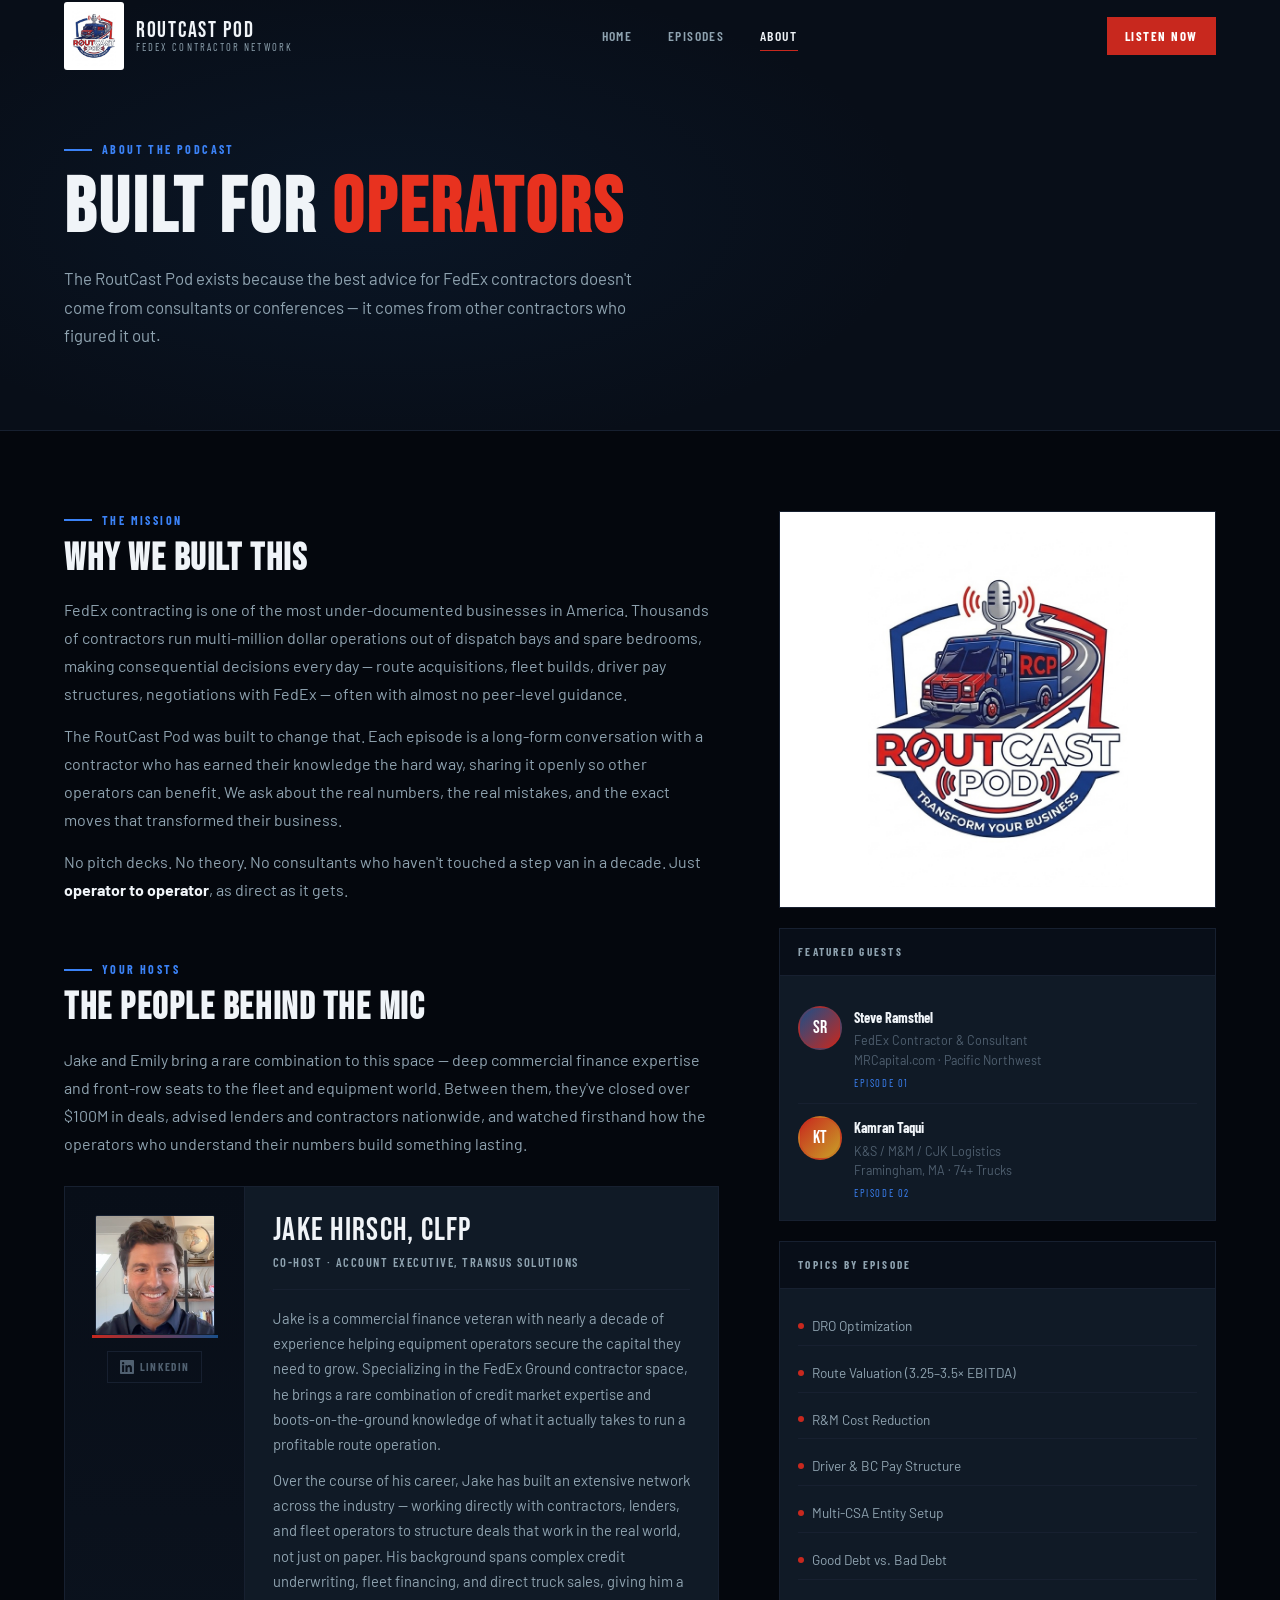
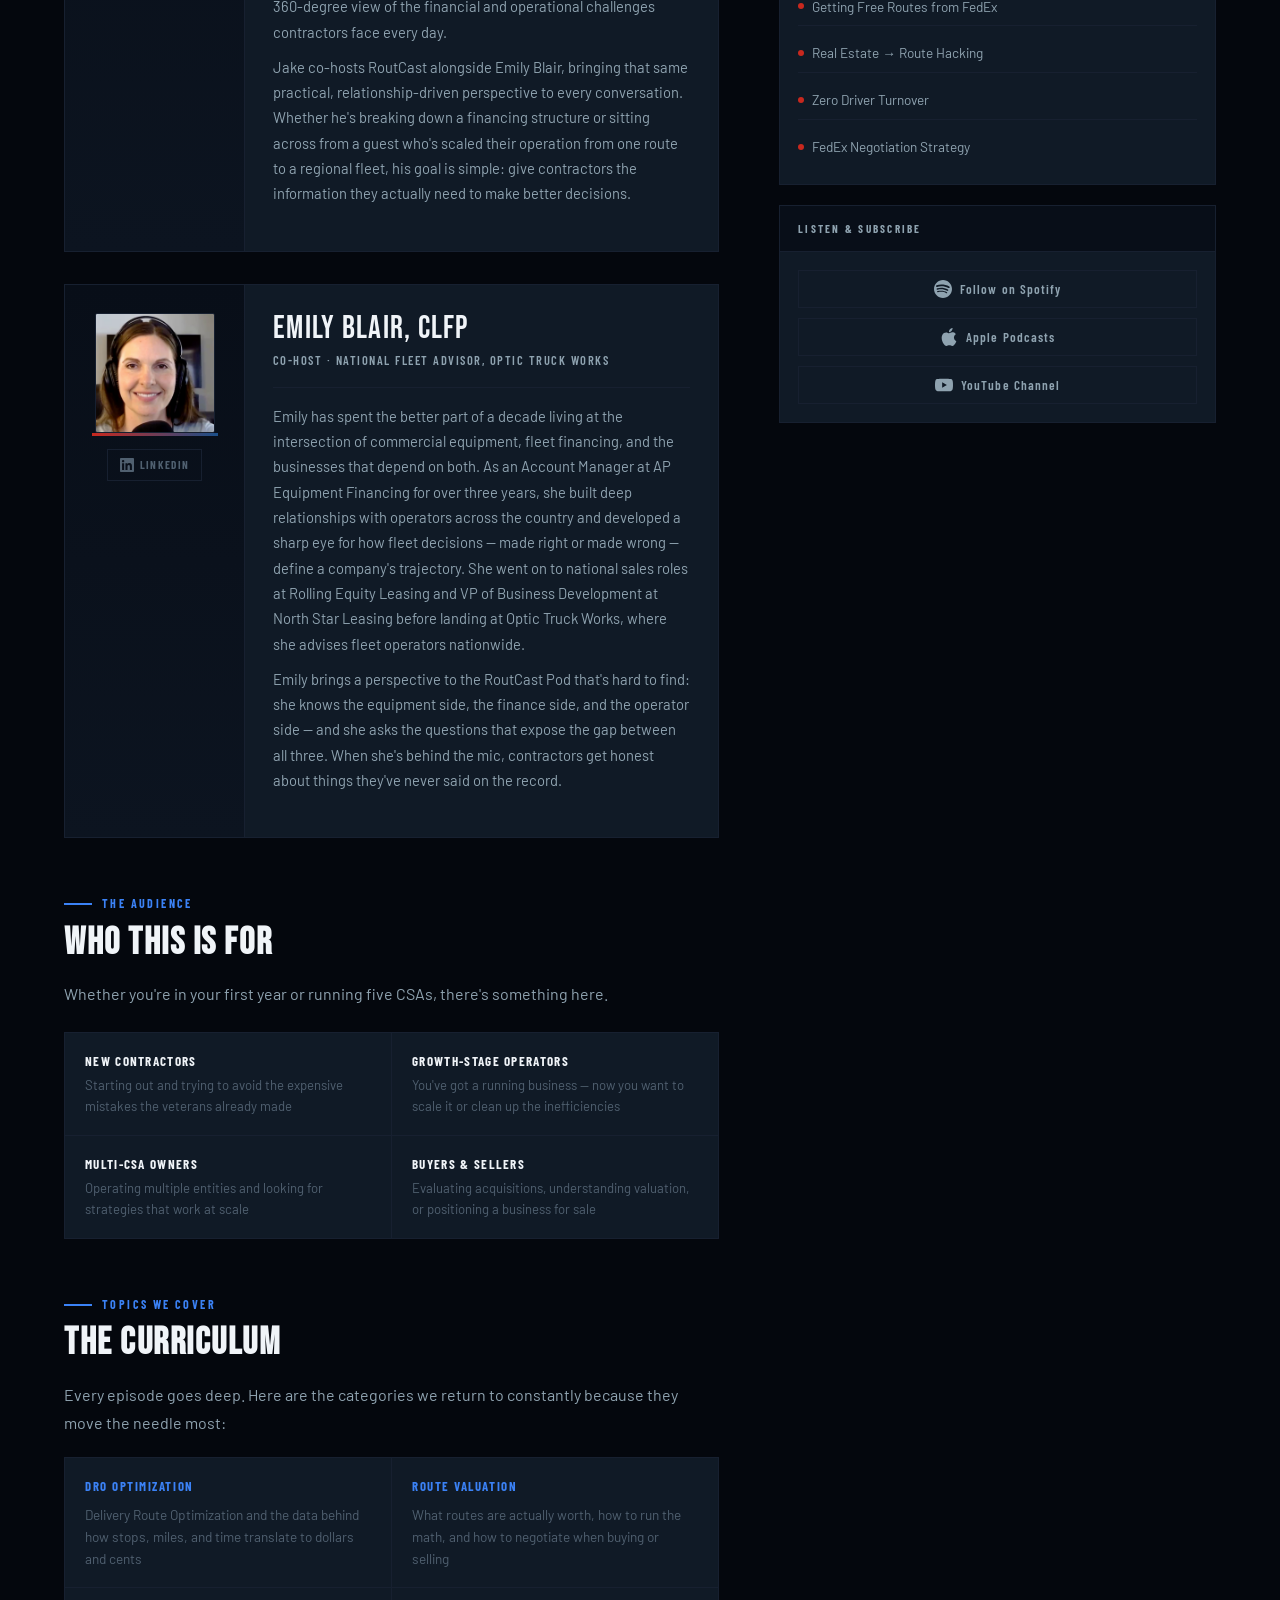
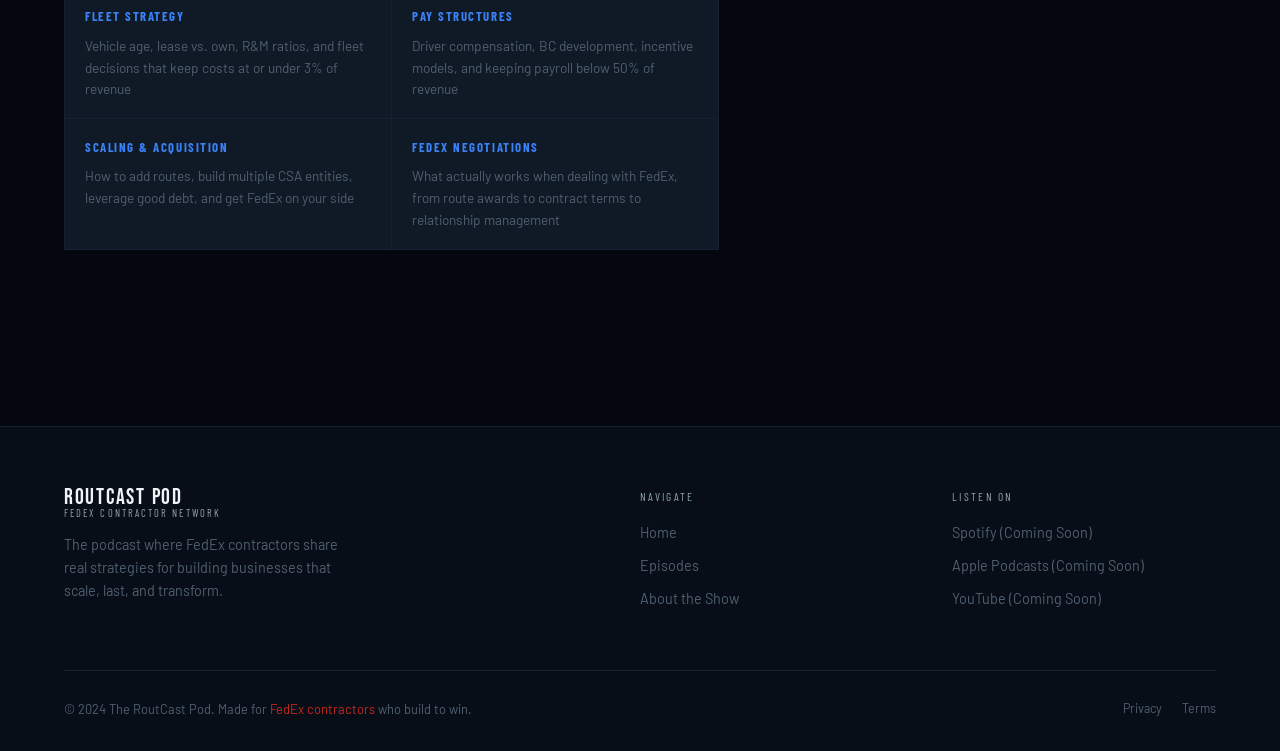
==== about.html @ 97af10e1 "Add files via upload" ====
<!DOCTYPE html>
<html lang="en">
<head>
  <meta charset="UTF-8" />
  <meta name="viewport" content="width=device-width, initial-scale=1.0" />
  <title>About — The RoutCast Pod</title>
  <meta name="description" content="The RoutCast Pod is a podcast for FedEx contractors who want real information from operators who've done it — not theory, not consulting pitches." />
  <link rel="stylesheet" href="css/styles.css" />
  <link rel="preconnect" href="https://fonts.googleapis.com" />
  <link rel="preconnect" href="https://fonts.gstatic.com" crossorigin />
</head>
<body>

  <!-- ─── NAV ─── -->
  <nav class="nav scrolled" id="nav">
    <div class="container">
      <div class="nav-inner">
        <a href="index.html" class="nav-logo">
          <img src="assets/logo-large.jpg" alt="RoutCast Pod" class="nav-logo-img" />
          <div class="nav-logo-text">
            <span class="brand">ROUTCAST POD</span>
            <span class="sub">FedEx Contractor Network</span>
          </div>
        </a>
        <div class="nav-links">
          <a href="index.html" class="nav-link">Home</a>
          <a href="episodes.html" class="nav-link">Episodes</a>
          <a href="about.html" class="nav-link active">About</a>
        </div>
        <a href="episodes.html" class="nav-cta">Listen Now</a>
        <button class="nav-hamburger" aria-label="Menu">
          <span></span><span></span><span></span>
        </button>
      </div>
    </div>
  </nav>

  <div class="mobile-menu">
    <a href="index.html" class="nav-link">Home</a>
    <a href="episodes.html" class="nav-link">Episodes</a>
    <a href="about.html" class="nav-link active">About</a>
  </div>

  <!-- ─── PAGE HEADER ─── -->
  <div class="page-header">
    <div class="page-header-bg"></div>
    <div class="container">
      <div class="page-header-inner">
        <span class="section-label">About the Podcast</span>
        <h1 class="page-header-title">Built for <span style="color:var(--red-bright);">Operators</span></h1>
        <p class="page-header-desc">The RoutCast Pod exists because the best advice for FedEx contractors doesn't come from consultants or conferences — it comes from other contractors who figured it out.</p>
      </div>
    </div>
  </div>

  <!-- ─── ABOUT FULL ─── -->
  <section class="about-full">
    <div class="container">
      <div class="about-full-grid">

        <!-- Main Content -->
        <div class="about-main">

          <div class="about-section">
            <span class="section-label">The Mission</span>
            <h2 class="about-section-title">Why We Built This</h2>
            <div class="about-section-body">
              <p>
                FedEx contracting is one of the most under-documented businesses in America. Thousands of contractors run multi-million dollar operations out of dispatch bays and spare bedrooms, making consequential decisions every day — route acquisitions, fleet builds, driver pay structures, negotiations with FedEx — often with almost no peer-level guidance.
              </p>
              <p>
                The RoutCast Pod was built to change that. Each episode is a long-form conversation with a contractor who has earned their knowledge the hard way, sharing it openly so other operators can benefit. We ask about the real numbers, the real mistakes, and the exact moves that transformed their business.
              </p>
              <p>
                No pitch decks. No theory. No consultants who haven't touched a step van in a decade. Just <strong>operator to operator</strong>, as direct as it gets.
              </p>
            </div>
          </div>

          <!-- ─── HOSTS ─── -->
          <div class="about-section">
            <span class="section-label">Your Hosts</span>
            <h2 class="about-section-title">The People Behind the Mic</h2>
            <div class="about-section-body" style="margin-bottom:28px;">
              <p>Jake and Emily bring a rare combination to this space — deep commercial finance expertise and front-row seats to the fleet and equipment world. Between them, they've closed over $100M in deals, advised lenders and contractors nationwide, and watched firsthand how the operators who understand their numbers build something lasting.</p>
            </div>

            <div class="host-cards">

              <!-- Jake -->
              <div class="host-card">
                <div class="host-card-left">
                  <div class="host-img-wrap">
                    <img src="assets/jake-hirsch.png" alt="Jake Hirsch" class="host-img" />
                    <div class="host-img-accent"></div>
                  </div>
                  <div class="host-social">
                    <a href="https://www.linkedin.com/in/jake-hirsch-clfp-356521135/" target="_blank" class="host-linkedin">
                      <svg viewBox="0 0 24 24" fill="currentColor" width="14" height="14"><path d="M20.447 20.452h-3.554v-5.569c0-1.328-.027-3.037-1.852-3.037-1.853 0-2.136 1.445-2.136 2.939v5.667H9.351V9h3.414v1.561h.046c.477-.9 1.637-1.85 3.37-1.85 3.601 0 4.267 2.37 4.267 5.455v6.286zM5.337 7.433a2.062 2.062 0 0 1-2.063-2.065 2.064 2.064 0 1 1 2.063 2.065zm1.782 13.019H3.555V9h3.564v11.452zM22.225 0H1.771C.792 0 0 .774 0 1.729v20.542C0 23.227.792 24 1.771 24h20.451C23.2 24 24 23.227 24 22.271V1.729C24 .774 23.2 0 22.222 0h.003z"/></svg>
                      LinkedIn
                    </a>
                  </div>
                </div>
                <div class="host-card-body">
                  <div class="host-name">Jake Hirsch, CLFP</div>
                  <div class="host-title">Co-Host · Account Executive, TransUS Solutions</div>
                  <div class="host-bio">
                    <p>Jake is a commercial finance veteran with nearly a decade of experience helping equipment operators secure the capital they need to grow. Specializing in the FedEx Ground contractor space, he brings a rare combination of credit market expertise and boots-on-the-ground knowledge of what it actually takes to run a profitable route operation.</p>
                    <p>Over the course of his career, Jake has built an extensive network across the industry — working directly with contractors, lenders, and fleet operators to structure deals that work in the real world, not just on paper. His background spans complex credit underwriting, fleet financing, and direct truck sales, giving him a 360-degree view of the financial and operational challenges contractors face every day.</p>
                    <p>Jake co-hosts RoutCast alongside Emily Blair, bringing that same practical, relationship-driven perspective to every conversation. Whether he's breaking down a financing structure or sitting across from a guest who's scaled their operation from one route to a regional fleet, his goal is simple: give contractors the information they actually need to make better decisions.</p>
                  </div>
                </div>
              </div>

              <!-- Emily -->
              <div class="host-card">
                <div class="host-card-left">
                  <div class="host-img-wrap">
                    <img src="assets/emily-blair.png" alt="Emily Blair" class="host-img" />
                    <div class="host-img-accent"></div>
                  </div>
                  <div class="host-social">
                    <a href="https://www.linkedin.com/in/emily-blair-clfp-9547748/" target="_blank" class="host-linkedin">
                      <svg viewBox="0 0 24 24" fill="currentColor" width="14" height="14"><path d="M20.447 20.452h-3.554v-5.569c0-1.328-.027-3.037-1.852-3.037-1.853 0-2.136 1.445-2.136 2.939v5.667H9.351V9h3.414v1.561h.046c.477-.9 1.637-1.85 3.37-1.85 3.601 0 4.267 2.37 4.267 5.455v6.286zM5.337 7.433a2.062 2.062 0 0 1-2.063-2.065 2.064 2.064 0 1 1 2.063 2.065zm1.782 13.019H3.555V9h3.564v11.452zM22.225 0H1.771C.792 0 0 .774 0 1.729v20.542C0 23.227.792 24 1.771 24h20.451C23.2 24 24 23.227 24 22.271V1.729C24 .774 23.2 0 22.222 0h.003z"/></svg>
                      LinkedIn
                    </a>
                  </div>
                </div>
                <div class="host-card-body">
                  <div class="host-name">Emily Blair, CLFP</div>
                  <div class="host-title">Co-Host · National Fleet Advisor, Optic Truck Works</div>
                  <div class="host-bio">
                    <p>Emily has spent the better part of a decade living at the intersection of commercial equipment, fleet financing, and the businesses that depend on both. As an Account Manager at AP Equipment Financing for over three years, she built deep relationships with operators across the country and developed a sharp eye for how fleet decisions — made right or made wrong — define a company's trajectory. She went on to national sales roles at Rolling Equity Leasing and VP of Business Development at North Star Leasing before landing at Optic Truck Works, where she advises fleet operators nationwide.</p>
                    <p>Emily brings a perspective to the RoutCast Pod that's hard to find: she knows the equipment side, the finance side, and the operator side — and she asks the questions that expose the gap between all three. When she's behind the mic, contractors get honest about things they've never said on the record.</p>
                  </div>
                </div>
              </div>

            </div>
          </div>

          <div class="about-section">
            <span class="section-label">The Audience</span>
            <h2 class="about-section-title">Who This Is For</h2>
            <div class="about-section-body">
              <p>Whether you're in your first year or running five CSAs, there's something here.</p>
            </div>
            <div class="who-grid">
              <div class="who-item">
                                <div class="who-text">
                  <div class="who-title">New Contractors</div>
                  <div class="who-desc">Starting out and trying to avoid the expensive mistakes the veterans already made</div>
                </div>
              </div>
              <div class="who-item">
                                <div class="who-text">
                  <div class="who-title">Growth-Stage Operators</div>
                  <div class="who-desc">You've got a running business — now you want to scale it or clean up the inefficiencies</div>
                </div>
              </div>
              <div class="who-item">
                                <div class="who-text">
                  <div class="who-title">Multi-CSA Owners</div>
                  <div class="who-desc">Operating multiple entities and looking for strategies that work at scale</div>
                </div>
              </div>
              <div class="who-item">
                                <div class="who-text">
                  <div class="who-title">Buyers & Sellers</div>
                  <div class="who-desc">Evaluating acquisitions, understanding valuation, or positioning a business for sale</div>
                </div>
              </div>
            </div>
          </div>

          <div class="about-section">
            <span class="section-label">Topics We Cover</span>
            <h2 class="about-section-title">The Curriculum</h2>
            <div class="about-section-body">
              <p>Every episode goes deep. Here are the categories we return to constantly because they move the needle most:</p>
            </div>
            <div style="display:grid; grid-template-columns:1fr 1fr; gap:1px; background:var(--border); border:1px solid var(--border); margin-top:20px;">
              <div style="background:var(--dark-card); padding:18px 20px;">
                <div style="font-family:var(--font-sub); font-weight:700; font-size:0.8rem; letter-spacing:0.12em; text-transform:uppercase; color:var(--blue-glow); margin-bottom:8px;">DRO Optimization</div>
                <div style="font-size:0.85rem; color:var(--muted);">Delivery Route Optimization and the data behind how stops, miles, and time translate to dollars and cents</div>
              </div>
              <div style="background:var(--dark-card); padding:18px 20px;">
                <div style="font-family:var(--font-sub); font-weight:700; font-size:0.8rem; letter-spacing:0.12em; text-transform:uppercase; color:var(--blue-glow); margin-bottom:8px;">Route Valuation</div>
                <div style="font-size:0.85rem; color:var(--muted);">What routes are actually worth, how to run the math, and how to negotiate when buying or selling</div>
              </div>
              <div style="background:var(--dark-card); padding:18px 20px;">
                <div style="font-family:var(--font-sub); font-weight:700; font-size:0.8rem; letter-spacing:0.12em; text-transform:uppercase; color:var(--blue-glow); margin-bottom:8px;">Fleet Strategy</div>
                <div style="font-size:0.85rem; color:var(--muted);">Vehicle age, lease vs. own, R&M ratios, and fleet decisions that keep costs at or under 3% of revenue</div>
              </div>
              <div style="background:var(--dark-card); padding:18px 20px;">
                <div style="font-family:var(--font-sub); font-weight:700; font-size:0.8rem; letter-spacing:0.12em; text-transform:uppercase; color:var(--blue-glow); margin-bottom:8px;">Pay Structures</div>
                <div style="font-size:0.85rem; color:var(--muted);">Driver compensation, BC development, incentive models, and keeping payroll below 50% of revenue</div>
              </div>
              <div style="background:var(--dark-card); padding:18px 20px;">
                <div style="font-family:var(--font-sub); font-weight:700; font-size:0.8rem; letter-spacing:0.12em; text-transform:uppercase; color:var(--blue-glow); margin-bottom:8px;">Scaling & Acquisition</div>
                <div style="font-size:0.85rem; color:var(--muted);">How to add routes, build multiple CSA entities, leverage good debt, and get FedEx on your side</div>
              </div>
              <div style="background:var(--dark-card); padding:18px 20px;">
                <div style="font-family:var(--font-sub); font-weight:700; font-size:0.8rem; letter-spacing:0.12em; text-transform:uppercase; color:var(--blue-glow); margin-bottom:8px;">FedEx Negotiations</div>
                <div style="font-size:0.85rem; color:var(--muted);">What actually works when dealing with FedEx, from route awards to contract terms to relationship management</div>
              </div>
            </div>
          </div>

        </div>

        <!-- Sidebar -->
        <div class="about-sidebar">

          <div class="sidebar-card sidebar-logo-card">
            <img src="assets/logo-large.jpg" alt="RoutCast Pod" class="sidebar-logo-img" />
          </div>

          <div class="sidebar-card">
            <div class="sidebar-card-header">Featured Guests</div>
            <div class="sidebar-card-body">
              <div class="guest-item">
                <div class="guest-avatar">SR</div>
                <div class="guest-info">
                  <div class="guest-name">Steve Ramsthel</div>
                  <div class="guest-role">FedEx Contractor & Consultant<br>MRCapital.com · Pacific Northwest</div>
                  <div class="guest-ep">Episode 01</div>
                </div>
              </div>
              <div class="guest-item">
                <div class="guest-avatar" style="background: linear-gradient(135deg, #c8281e, #c9a227);">KT</div>
                <div class="guest-info">
                  <div class="guest-name">Kamran Taqui</div>
                  <div class="guest-role">K&S / M&M / CJK Logistics<br>Framingham, MA · 74+ Trucks</div>
                  <div class="guest-ep">Episode 02</div>
                </div>
              </div>
            </div>
          </div>

          <div class="sidebar-card">
            <div class="sidebar-card-header">Topics By Episode</div>
            <div class="sidebar-card-body">
              <div class="sidebar-topics">
                <div class="sidebar-topic">
                  <div class="topic-dot"></div>
                  DRO Optimization
                </div>
                <div class="sidebar-topic">
                  <div class="topic-dot"></div>
                  Route Valuation (3.25–3.5× EBITDA)
                </div>
                <div class="sidebar-topic">
                  <div class="topic-dot"></div>
                  R&M Cost Reduction
                </div>
                <div class="sidebar-topic">
                  <div class="topic-dot"></div>
                  Driver &amp; BC Pay Structure
                </div>
                <div class="sidebar-topic">
                  <div class="topic-dot"></div>
                  Multi-CSA Entity Setup
                </div>
                <div class="sidebar-topic">
                  <div class="topic-dot"></div>
                  Good Debt vs. Bad Debt
                </div>
                <div class="sidebar-topic">
                  <div class="topic-dot"></div>
                  Getting Free Routes from FedEx
                </div>
                <div class="sidebar-topic">
                  <div class="topic-dot"></div>
                  Real Estate → Route Hacking
                </div>
                <div class="sidebar-topic">
                  <div class="topic-dot"></div>
                  Zero Driver Turnover
                </div>
                <div class="sidebar-topic">
                  <div class="topic-dot"></div>
                  FedEx Negotiation Strategy
                </div>
              </div>
            </div>
          </div>

          <div class="sidebar-card">
            <div class="sidebar-card-header">Listen &amp; Subscribe</div>
            <div class="sidebar-card-body" style="display:flex; flex-direction:column; gap:10px;">
              <button class="platform-pill spotify" data-platform="spotify" style="width:100%; justify-content:center;">
                <svg viewBox="0 0 24 24" width="16" height="16" fill="currentColor"><path d="M12 0C5.4 0 0 5.4 0 12s5.4 12 12 12 12-5.4 12-12S18.66 0 12 0zm5.521 17.34c-.24.371-.721.49-1.101.241-3.021-1.858-6.832-2.278-11.322-1.237-.422.1-.851-.16-.949-.58-.1-.422.16-.851.58-.949 4.911-1.121 9.12-.641 12.501 1.43.38.24.5.721.291 1.095zm1.47-3.27c-.299.47-.931.621-1.4.322-3.459-2.131-8.73-2.75-12.82-1.5-.529.16-1.08-.14-1.24-.67-.159-.529.141-1.08.67-1.24 4.67-1.421 10.47-.72 14.43 1.71.47.299.621.93.36 1.38zm.127-3.41c-4.15-2.461-11.001-2.69-14.961-1.49-.639.19-1.31-.17-1.499-.81-.191-.64.17-1.31.81-1.5 4.55-1.38 12.12-1.11 16.9 1.72.57.34.76 1.08.42 1.65-.34.569-1.08.76-1.65.43z"/></svg>
                Follow on Spotify
              </button>
              <button class="platform-pill apple" data-platform="apple" style="width:100%; justify-content:center;">
                <svg viewBox="0 0 24 24" width="16" height="16" fill="currentColor"><path d="M12.152 6.896c-.948 0-2.415-1.078-3.96-1.04-2.04.027-3.91 1.183-4.961 3.014-2.117 3.675-.546 9.103 1.519 12.09 1.013 1.454 2.208 3.09 3.792 3.039 1.52-.065 2.09-.987 3.935-.987 1.831 0 2.35.987 3.96.948 1.637-.026 2.676-1.48 3.676-2.948 1.156-1.688 1.636-3.325 1.662-3.415-.039-.013-3.182-1.221-3.22-4.857-.026-3.04 2.48-4.494 2.597-4.559-1.429-2.09-3.623-2.324-4.39-2.376-2-.156-3.675 1.09-4.61 1.09zM15.53 3.83c.843-1.012 1.4-2.427 1.245-3.83-1.207.052-2.662.805-3.532 1.818-.78.896-1.454 2.338-1.273 3.714 1.338.104 2.715-.688 3.559-1.701"/></svg>
                Apple Podcasts
              </button>
              <button class="platform-pill youtube" data-platform="youtube" onclick="window.open('https://www.youtube.com/@RoutCast-h4d','_blank'); return false;" style="width:100%; justify-content:center;">
                <svg viewBox="0 0 24 24" width="16" height="16" fill="currentColor"><path d="M23.498 6.186a3.016 3.016 0 0 0-2.122-2.136C19.505 3.545 12 3.545 12 3.545s-7.505 0-9.377.505A3.017 3.017 0 0 0 .502 6.186C0 8.07 0 12 0 12s0 3.93.502 5.814a3.016 3.016 0 0 0 2.122 2.136c1.871.505 9.376.505 9.376.505s7.505 0 9.377-.505a3.015 3.015 0 0 0 2.122-2.136C24 15.93 24 12 24 12s0-3.93-.502-5.814zM9.545 15.568V8.432L15.818 12l-6.273 3.568z"/></svg>
                YouTube Channel
              </button>
            </div>
          </div>

        </div>
      </div>
    </div>
  </section>

  <!-- ─── FOOTER ─── -->
  <footer class="footer">
    <div class="container">
      <div class="footer-grid">
        <div class="footer-brand">
          <div class="nav-logo" style="margin-bottom:14px;">
            <div class="nav-logo-text">
              <span class="brand">ROUTCAST POD</span>
              <span class="sub">FedEx Contractor Network</span>
            </div>
          </div>
          <p class="footer-tagline">The podcast where FedEx contractors share real strategies for building businesses that scale, last, and transform.</p>
        </div>
        <div>
          <div class="footer-col-title">Navigate</div>
          <div class="footer-links">
            <a href="index.html" class="footer-link">Home</a>
            <a href="episodes.html" class="footer-link">Episodes</a>
            <a href="about.html" class="footer-link">About the Show</a>
          </div>
        </div>
        <div>
          <div class="footer-col-title">Listen On</div>
          <div class="footer-links">
            <a href="#" class="footer-link" onclick="return false;">Spotify (Coming Soon)</a>
            <a href="#" class="footer-link" onclick="return false;">Apple Podcasts (Coming Soon)</a>
            <a href="#" class="footer-link" onclick="return false;">YouTube (Coming Soon)</a>
          </div>
        </div>
      </div>
      <div class="footer-bottom">
        <div class="footer-copy">© 2024 The RoutCast Pod. Made for <span>FedEx contractors</span> who build to win.</div>
        <div class="footer-legal">
          <a href="#">Privacy</a>
          <a href="#">Terms</a>
        </div>
      </div>
    </div>
  </footer>

  <script src="js/main.js"></script>
</body>
</html>
---- css/styles.css ----
@import url('https://fonts.googleapis.com/css2?family=Bebas+Neue&family=Barlow+Condensed:wght@400;600;700;800&family=Barlow:wght@400;500;600&display=swap');

/* ─── Reset & Base ─────────────────────────────────────────── */
*, *::before, *::after { box-sizing: border-box; margin: 0; padding: 0; }

:root {
  --black:      #04070d;
  --dark:       #080e18;
  --dark-mid:   #0c1420;
  --dark-card:  #101a26;
  --border:     #172030;
  --red:        #c8281e;
  --red-bright: #e8321f;
  --blue:       #1a4f8a;
  --blue-bright:#2563b0;
  --blue-glow:  #3b82f6;
  --accent:     #3b82f6;
  --green-dim:  #2ab86a;
  --green-glow: rgba(59,130,246,0.08);
  --chrome:     #c8d8e8;
  --chrome-dim: #8fa3b4;
  --silver:     #8fa3b0;
  --white:      #f0f4f8;
  --muted:      #506070;
  --text:       #c8d8e4;
  --font-head:  'Bebas Neue', sans-serif;
  --font-sub:   'Barlow Condensed', sans-serif;
  --font-body:  'Barlow', sans-serif;
}

html { scroll-behavior: smooth; }

body {
  background: var(--black);
  color: var(--text);
  font-family: var(--font-body);
  font-size: 16px;
  line-height: 1.6;
  overflow-x: hidden;
}

img { max-width: 100%; display: block; }
a { color: inherit; text-decoration: none; }

/* ─── Typography ────────────────────────────────────────────── */
h1, h2, h3, h4 { font-family: var(--font-head); letter-spacing: 0.04em; line-height: 1; }

.section-label {
  font-family: var(--font-sub);
  font-weight: 700;
  font-size: 0.75rem;
  letter-spacing: 0.2em;
  text-transform: uppercase;
  color: var(--blue-glow);
  display: flex;
  align-items: center;
  gap: 10px;
}
.section-label::before {
  content: '';
  display: inline-block;
  width: 28px;
  height: 2px;
  background: var(--blue-glow);
}

/* ─── Utility ───────────────────────────────────────────────── */
.container { max-width: 1200px; margin: 0 auto; padding: 0 24px; }
.sr-only { position: absolute; width: 1px; height: 1px; overflow: hidden; clip: rect(0,0,0,0); }

.btn {
  display: inline-flex;
  align-items: center;
  gap: 8px;
  padding: 12px 26px;
  font-family: var(--font-sub);
  font-weight: 700;
  font-size: 0.9rem;
  letter-spacing: 0.12em;
  text-transform: uppercase;
  border: none;
  cursor: pointer;
  transition: all 0.2s ease;
  position: relative;
}

.btn-primary {
  background: var(--red);
  color: #fff;
  clip-path: polygon(0 0, calc(100% - 10px) 0, 100% 10px, 100% 100%, 10px 100%, 0 calc(100% - 10px));
}
.btn-primary:hover { background: var(--red-bright); transform: translateY(-2px); box-shadow: 0 8px 24px rgba(200,40,30,0.45); }

.btn-outline {
  background: transparent;
  color: var(--red);
  border: 1px solid var(--green-dim);
  clip-path: polygon(0 0, calc(100% - 8px) 0, 100% 8px, 100% 100%, 8px 100%, 0 calc(100% - 8px));
}
.btn-outline:hover { background: var(--green-glow); border-color: var(--red); transform: translateY(-2px); }

.btn-ghost {
  background: transparent;
  color: var(--silver);
  border: 1px solid var(--border);
  padding: 10px 20px;
}
.btn-ghost:hover { color: var(--white); border-color: var(--silver); }

/* ─── Navigation ────────────────────────────────────────────── */
.nav {
  position: fixed;
  top: 0; left: 0; right: 0;
  z-index: 100;
  transition: all 0.3s ease;
}
.nav.scrolled {
  background: rgba(4,7,13,0.96);
  border-bottom: 1px solid var(--border);
  backdrop-filter: blur(14px);
}

.nav-inner {
  display: flex;
  align-items: center;
  justify-content: space-between;
  height: 72px;
}

.nav-logo {
  display: flex;
  align-items: center;
  gap: 12px;
}

.nav-logo-img {
  height: 68px;
  width: auto;
  max-width: 180px;
  border-radius: 3px;
  object-fit: contain;
  background: #fff;
  padding: 4px 8px;
}

.nav-logo-text {
  display: flex;
  flex-direction: column;
  line-height: 1;
}
.nav-logo-text .brand {
  font-family: var(--font-head);
  font-size: 1.35rem;
  color: var(--white);
  letter-spacing: 0.08em;
}
.nav-logo-text .sub {
  font-family: var(--font-sub);
  font-size: 0.65rem;
  letter-spacing: 0.2em;
  color: var(--silver);
  text-transform: uppercase;
}

.nav-links { display: flex; align-items: center; gap: 8px; }

.nav-link {
  font-family: var(--font-sub);
  font-weight: 600;
  font-size: 0.85rem;
  letter-spacing: 0.1em;
  text-transform: uppercase;
  color: var(--silver);
  padding: 8px 14px;
  transition: color 0.2s;
  position: relative;
}
.nav-link::after {
  content: '';
  position: absolute;
  bottom: 4px; left: 14px; right: 14px;
  height: 1px;
  background: var(--red);
  transform: scaleX(0);
  transition: transform 0.2s;
}
.nav-link:hover, .nav-link.active { color: var(--white); }
.nav-link:hover::after, .nav-link.active::after { transform: scaleX(1); }

.nav-cta {
  font-family: var(--font-sub);
  font-weight: 700;
  font-size: 0.8rem;
  letter-spacing: 0.12em;
  text-transform: uppercase;
  color: #fff;
  background: var(--red);
  padding: 9px 18px;
  transition: all 0.2s;
}
.nav-cta:hover { background: var(--red-bright); box-shadow: 0 4px 16px rgba(200,40,30,0.4); }

.nav-hamburger {
  display: none;
  flex-direction: column;
  gap: 5px;
  background: none;
  border: none;
  cursor: pointer;
  padding: 4px;
}
.nav-hamburger span {
  display: block;
  width: 24px;
  height: 2px;
  background: var(--white);
  transition: all 0.3s;
}

.mobile-menu {
  display: none;
  position: fixed;
  top: 72px; left: 0; right: 0;
  background: rgba(4,7,13,0.98);
  border-bottom: 1px solid var(--border);
  padding: 16px 24px 24px;
  z-index: 99;
  backdrop-filter: blur(14px);
}
.mobile-menu.open { display: block; }
.mobile-menu .nav-link { display: block; padding: 12px 0; font-size: 1.1rem; border-bottom: 1px solid var(--border); }

/* ─── Hero ──────────────────────────────────────────────────── */
.hero {
  min-height: 88vh;
  display: grid;
  grid-template-rows: 1fr;
  position: relative;
  overflow: hidden;
  padding: 0;
}

.hero-bg {
  position: absolute;
  inset: 0;
  background:
    radial-gradient(ellipse 70% 60% at 70% 50%, rgba(26,79,138,0.22) 0%, transparent 65%),
    radial-gradient(ellipse 50% 70% at 15% 50%, rgba(200,40,30,0.14) 0%, transparent 60%),
    radial-gradient(ellipse 40% 40% at 65% 50%, rgba(59,130,246,0.04) 0%, transparent 50%),
    linear-gradient(180deg, var(--black) 0%, var(--dark) 100%);
}

/* Subtle grid */
.hero-grid {
  position: absolute;
  inset: 0;
  background-image:
    linear-gradient(rgba(23,32,48,0.5) 1px, transparent 1px),
    linear-gradient(90deg, rgba(23,32,48,0.5) 1px, transparent 1px);
  background-size: 60px 60px;
  mask-image: radial-gradient(ellipse 90% 80% at 50% 50%, black 20%, transparent 80%);
}

/* Vertical lightning stripes */
.hero-stripe {
  position: absolute;
  top: 0; bottom: 0;
  width: 2px;
  opacity: 0;
  animation: stripe-flash 4s ease-in-out infinite;
}
.hero-stripe:nth-child(1) {
  left: 6%;
  background: linear-gradient(180deg, transparent, var(--red) 40%, var(--red) 60%, transparent);
  animation-delay: 0s;
}
.hero-stripe:nth-child(2) {
  right: 6%;
  background: linear-gradient(180deg, transparent, var(--blue) 40%, var(--blue) 60%, transparent);
  animation-delay: 2s;
}

@keyframes stripe-flash {
  0%, 100% { opacity: 0; }
  10%, 20% { opacity: 0.7; }
  15% { opacity: 1; }
  25% { opacity: 0; }
}

.hero-content {
  position: relative;
  z-index: 2;
  display: grid;
  grid-template-columns: 1fr 1fr;
  gap: 0;
  align-items: stretch;
  min-height: 88vh;
}

.hero-left {
  display: flex;
  flex-direction: column;
  justify-content: center;
  padding: 120px 56px 80px 0;
}

.hero-title {
  font-size: clamp(3.5rem, 7vw, 6.5rem);
  line-height: 0.9;
  margin-bottom: 10px;
  margin-top: 16px;
}

/* Chrome / metallic text treatment matching the logo */
.hero-title .word-rout {
  color: var(--white);
  text-shadow: 0 1px 0 #a0b4c4, 0 2px 0 #809ab0;
  -webkit-text-stroke: 1px rgba(200,220,240,0.3);
}
.hero-title .word-cast {
  color: var(--white);
  text-shadow: 0 1px 0 #a0b4c4, 0 2px 0 #809ab0;
  -webkit-text-stroke: 1px rgba(200,220,240,0.3);
}
.hero-title .word-pod {
  color: var(--red-bright);
  letter-spacing: 0.1em;
}

.hero-eyebrow { margin-bottom: 18px; }

.hero-tagline {
  font-family: var(--font-sub);
  font-size: clamp(0.95rem, 2vw, 1.25rem);
  font-weight: 700;
  letter-spacing: 0.1em;
  text-transform: uppercase;
  color: var(--chrome);
  margin-bottom: 20px;
  border-left: 3px solid var(--red);
  padding-left: 14px;
}

.hero-desc {
  font-size: 1.05rem;
  color: var(--silver);
  max-width: 520px;
  margin-bottom: 32px;
  line-height: 1.7;
}

.hero-actions { display: flex; gap: 14px; flex-wrap: wrap; margin-bottom: 44px; }

.hero-stats {
  display: flex;
  gap: 28px;
  padding-top: 28px;
  border-top: 1px solid var(--border);
}

.stat-num {
  font-family: var(--font-head);
  font-size: 2.2rem;
  color: var(--white);
  line-height: 1;
}
.stat-num span { color: var(--red); }
.stat-label {
  font-family: var(--font-sub);
  font-size: 0.72rem;
  letter-spacing: 0.15em;
  text-transform: uppercase;
  color: var(--muted);
  margin-top: 4px;
}

/* ── Hero Visual ── */
.hero-visual {
  position: relative;
  display: flex;
  align-items: stretch;
  min-height: 88vh;
  padding-top: 72px;
}

.hero-img-wrap {
  position: relative;
  width: 100%;
  max-width: 460px;
}

/* Green electric glow behind image */
.hero-img-wrap::before {
  content: '';
  position: absolute;
  inset: -20px;
  background: radial-gradient(ellipse 70% 70% at 50% 60%, rgba(200,40,30,0.12) 0%, transparent 70%);
  z-index: 0;
  animation: pulse-glow 3s ease-in-out infinite;
}

/* Corner accent lines (industrial frame) */
.hero-img-wrap::after {
  content: '';
  position: absolute;
  inset: -4px;
  background: transparent;
  border: 1px solid rgba(200,40,30,0.15);
  z-index: 2;
  pointer-events: none;
}

@keyframes pulse-glow {
  0%, 100% { opacity: 0.7; }
  50% { opacity: 1; }
}

.hero-img {
  width: 100%;
  border-radius: 2px;
  position: relative;
  z-index: 1;
  display: block;
  box-shadow:
    0 0 0 1px rgba(200,40,30,0.12),
    0 20px 60px rgba(0,0,0,0.8);
}

/* Corner decorations */
.img-corner {
  position: absolute;
  width: 20px;
  height: 20px;
  z-index: 3;
}
.img-corner::before, .img-corner::after {
  content: '';
  position: absolute;
  background: var(--red);
}
.img-corner::before { width: 100%; height: 2px; top: 0; left: 0; }
.img-corner::after { width: 2px; height: 100%; top: 0; left: 0; }

.img-corner.tl { top: -4px; left: -4px; }
.img-corner.tr { top: -4px; right: -4px; transform: scaleX(-1); }
.img-corner.bl { bottom: -4px; left: -4px; transform: scaleY(-1); }
.img-corner.br { bottom: -4px; right: -4px; transform: scale(-1); }

.hero-img-label {
  position: absolute;
  bottom: 16px;
  left: 50%;
  transform: translateX(-50%);
  background: rgba(4,7,13,0.85);
  border: 1px solid rgba(200,40,30,0.3);
  backdrop-filter: blur(8px);
  padding: 7px 18px;
  font-family: var(--font-sub);
  font-size: 0.72rem;
  font-weight: 700;
  letter-spacing: 0.2em;
  text-transform: uppercase;
  color: var(--red);
  
  white-space: nowrap;
  z-index: 4;
}

/* ─── Platform Bar ──────────────────────────────────────────── */
.platform-bar {
  background: var(--dark-mid);
  border-top: 1px solid var(--border);
  border-bottom: 1px solid var(--border);
  padding: 20px 0;
}

.platform-bar-inner {
  display: flex;
  align-items: center;
  justify-content: center;
  gap: 14px;
  flex-wrap: wrap;
}

.platform-label {
  font-family: var(--font-sub);
  font-size: 0.75rem;
  letter-spacing: 0.2em;
  text-transform: uppercase;
  color: var(--muted);
  margin-right: 8px;
}

.platform-pill {
  display: inline-flex;
  align-items: center;
  gap: 8px;
  padding: 9px 18px;
  border: 1px solid var(--border);
  background: var(--dark-card);
  font-family: var(--font-sub);
  font-weight: 600;
  font-size: 0.82rem;
  letter-spacing: 0.08em;
  color: var(--silver);
  transition: all 0.2s;
  cursor: pointer;
}
.platform-pill svg { width: 18px; height: 18px; flex-shrink: 0; }
.platform-pill:hover { transform: translateY(-2px); }
.platform-pill.spotify:hover { border-color: #1DB954; color: #1DB954; box-shadow: 0 4px 12px rgba(29,185,84,0.2); }
.platform-pill.apple:hover { border-color: #fc3c44; color: #fc3c44; box-shadow: 0 4px 12px rgba(252,60,68,0.2); }
.platform-pill.youtube:hover { border-color: #FF0000; color: #FF0000; box-shadow: 0 4px 12px rgba(255,0,0,0.2); }

/* ─── Episodes Section ──────────────────────────────────────── */
.episodes-section { padding: 100px 0; }

.section-header {
  display: flex;
  align-items: flex-end;
  justify-content: space-between;
  margin-bottom: 56px;
}
.section-title {
  font-size: clamp(2.2rem, 4vw, 3.5rem);
  color: var(--white);
  margin-top: 12px;
}
.section-title .accent { color: var(--red); }

.episodes-grid {
  display: grid;
  grid-template-columns: repeat(auto-fill, minmax(520px, 1fr));
  gap: 28px;
}

/* ─── Episode Card ──────────────────────────────────────────── */
.ep-card {
  background: var(--dark-card);
  border: 1px solid var(--border);
  position: relative;
  overflow: hidden;
  transition: all 0.3s ease;
  display: flex;
  flex-direction: column;
}
.ep-card::before {
  content: '';
  position: absolute;
  top: 0; left: 0; right: 0;
  height: 2px;
  background: linear-gradient(90deg, var(--red), var(--blue));
  box-shadow: 0 0 8px rgba(200,40,30,0.3);
  transform: scaleX(0);
  transition: transform 0.3s;
  transform-origin: left;
}
.ep-card:hover { border-color: rgba(200,40,30,0.2); transform: translateY(-4px); box-shadow: 0 20px 60px rgba(0,0,0,0.5), 0 0 20px rgba(200,40,30,0.05); }
.ep-card:hover::before { transform: scaleX(1); }

.ep-card-top {
  display: flex;
  gap: 0;
  flex: 1;
}

.ep-number-col {
  width: 80px;
  flex-shrink: 0;
  background: linear-gradient(180deg, var(--dark), var(--dark-mid));
  border-right: 1px solid var(--border);
  display: flex;
  flex-direction: column;
  align-items: center;
  justify-content: center;
  gap: 6px;
  padding: 24px 8px;
}
.ep-num {
  font-family: var(--font-head);
  font-size: 2.8rem;
  color: var(--white);
  line-height: 1;
}
.ep-num-label {
  font-family: var(--font-sub);
  font-size: 0.6rem;
  letter-spacing: 0.2em;
  text-transform: uppercase;
  color: var(--muted);
}
.ep-play-btn {
  width: 36px;
  height: 36px;
  border-radius: 50%;
  background: var(--red);
  border: none;
  cursor: pointer;
  display: flex;
  align-items: center;
  justify-content: center;
  margin-top: 8px;
  transition: all 0.2s;
  flex-shrink: 0;
}
.ep-play-btn:hover { background: var(--red-bright); transform: scale(1.1); box-shadow: 0 4px 16px rgba(200,40,30,0.5); }
.ep-play-btn svg { width: 14px; height: 14px; fill: #fff; margin-left: 2px; }

.ep-main { padding: 24px 24px 20px; flex: 1; }

.ep-meta {
  display: flex;
  align-items: center;
  gap: 10px;
  margin-bottom: 10px;
}
.ep-tag {
  font-family: var(--font-sub);
  font-size: 0.65rem;
  font-weight: 700;
  letter-spacing: 0.18em;
  text-transform: uppercase;
  color: var(--blue-glow);
  background: rgba(59,130,246,0.06);
  padding: 3px 8px;
  border: 1px solid rgba(59,130,246,0.2);
}
.ep-duration {
  font-family: var(--font-sub);
  font-size: 0.72rem;
  color: var(--muted);
  letter-spacing: 0.08em;
}
.ep-title {
  font-family: var(--font-head);
  font-size: 1.55rem;
  color: var(--white);
  line-height: 1.1;
  margin-bottom: 6px;
  letter-spacing: 0.03em;
}
.ep-guest {
  font-family: var(--font-sub);
  font-size: 0.82rem;
  font-weight: 600;
  letter-spacing: 0.1em;
  text-transform: uppercase;
  color: var(--silver);
  margin-bottom: 12px;
}
.ep-desc {
  font-size: 0.9rem;
  color: var(--silver);
  line-height: 1.6;
  margin-bottom: 16px;
}
.ep-stats {
  display: flex;
  gap: 16px;
  flex-wrap: wrap;
  margin-bottom: 16px;
}
.ep-stat {
  display: flex;
  align-items: center;
  gap: 6px;
  font-family: var(--font-sub);
  font-size: 0.75rem;
  color: var(--muted);
}
.ep-stat strong { color: var(--red-bright); font-weight: 700; }
.ep-topics {
  display: flex;
  gap: 6px;
  flex-wrap: wrap;
}
.ep-topic {
  font-family: var(--font-sub);
  font-size: 0.65rem;
  letter-spacing: 0.1em;
  text-transform: uppercase;
  color: var(--muted);
  border: 1px solid var(--border);
  padding: 3px 8px;
  transition: all 0.2s;
}
.ep-topic:hover { color: var(--red); border-color: rgba(200,40,30,0.3); }

.ep-card-footer {
  padding: 16px 24px;
  border-top: 1px solid var(--border);
  display: flex;
  align-items: center;
  justify-content: space-between;
  background: var(--dark);
}
.ep-quote {
  font-style: italic;
  font-size: 0.85rem;
  color: var(--silver);
  flex: 1;
  padding-right: 16px;
  line-height: 1.5;
}
.ep-quote::before { content: '"'; color: var(--red); font-size: 1.2rem; font-style: normal; }
.ep-quote::after { content: '"'; color: var(--red); font-size: 1.2rem; font-style: normal; }

/* ─── Divider ───────────────────────────────────────────────── */
.divider {
  height: 1px;
  background: linear-gradient(90deg, transparent, var(--border), transparent);
}

/* ─── About Strip ───────────────────────────────────────────── */
.about-strip {
  padding: 100px 0;
  background: var(--dark);
  border-top: 1px solid var(--border);
  border-bottom: 1px solid var(--border);
  position: relative;
  overflow: hidden;
}
.about-strip::before {
  content: '';
  position: absolute;
  top: 0; left: 0;
  width: 50%;
  height: 100%;
  background: linear-gradient(90deg, rgba(59,130,246,0.02), transparent);
}

.about-inner {
  display: grid;
  grid-template-columns: 1fr 1fr;
  gap: 80px;
  align-items: center;
  position: relative;
  z-index: 1;
}

.about-text .section-label { margin-bottom: 16px; }
.about-heading {
  font-size: clamp(2rem, 3.5vw, 3.2rem);
  color: var(--white);
  margin-bottom: 20px;
  line-height: 1.05;
}
.about-heading .accent { color: var(--red); }
.about-body {
  font-size: 1rem;
  color: var(--silver);
  line-height: 1.75;
  margin-bottom: 32px;
}

.about-pillars { display: flex; flex-direction: column; gap: 14px; }
.pillar {
  display: flex;
  align-items: flex-start;
  gap: 14px;
  padding: 14px 18px;
  border: 1px solid var(--border);
  background: var(--dark-card);
  transition: border-color 0.2s;
}
.pillar:hover { border-color: rgba(200,40,30,0.2); }
.pillar-icon {
  width: 36px;
  height: 36px;
  background: rgba(200,40,30,0.06);
  border: 1px solid rgba(200,40,30,0.2);
  display: flex;
  align-items: center;
  justify-content: center;
  flex-shrink: 0;
  font-size: 1.1rem;
}
.pillar-title {
  font-family: var(--font-sub);
  font-weight: 700;
  font-size: 0.85rem;
  letter-spacing: 0.12em;
  text-transform: uppercase;
  color: var(--white);
  margin-bottom: 3px;
}
.pillar-desc { font-size: 0.85rem; color: var(--muted); }

.about-visual { position: relative; }

/* Image version of the about visual */
.about-img-wrap {
  position: relative;
  border: 1px solid rgba(200,40,30,0.15);
  margin-bottom: 24px;
  overflow: hidden;
}
.about-img-wrap img {
  width: 100%;
  display: block;
  opacity: 0.92;
  transition: opacity 0.3s;
}
.about-img-wrap:hover img { opacity: 1; }
.about-img-overlay {
  position: absolute;
  bottom: 0; left: 0; right: 0;
  padding: 20px;
  background: linear-gradient(0deg, rgba(4,7,13,0.95) 0%, transparent 100%);
}
.about-img-quote {
  font-style: italic;
  font-size: 0.9rem;
  color: var(--white);
  line-height: 1.5;
  margin-bottom: 6px;
}
.about-img-quote::before { content: '"'; color: var(--red); }
.about-img-quote::after { content: '"'; color: var(--red); }
.about-img-attr {
  font-family: var(--font-sub);
  font-size: 0.68rem;
  letter-spacing: 0.15em;
  text-transform: uppercase;
  color: var(--red);
  
}

.about-stat-row {
  display: grid;
  grid-template-columns: repeat(3, 1fr);
  gap: 1px;
  background: var(--border);
}
.about-stat {
  background: var(--dark-card);
  padding: 20px;
  text-align: center;
}
.about-stat .num { font-family: var(--font-head); font-size: 2rem; color: var(--white); line-height: 1; }
.about-stat .num span { color: var(--red); }
.about-stat .lbl { font-family: var(--font-sub); font-size: 0.65rem; letter-spacing: 0.15em; text-transform: uppercase; color: var(--muted); margin-top: 4px; }

/* ─── CTA Banner ────────────────────────────────────────────── */
.cta-banner {
  padding: 80px 0;
  position: relative;
  overflow: hidden;
  background: var(--black);
}
.cta-bg {
  position: absolute;
  inset: 0;
  background: radial-gradient(ellipse 60% 80% at 50% 50%, rgba(59,130,246,0.04) 0%, transparent 70%);
}
.cta-inner {
  position: relative;
  z-index: 1;
  text-align: center;
}
.cta-title {
  font-size: clamp(2.5rem, 5vw, 4.5rem);
  color: var(--white);
  margin: 12px 0 16px;
}
.cta-title .accent { color: var(--red); }
.cta-desc {
  font-size: 1.05rem;
  color: var(--silver);
  max-width: 500px;
  margin: 0 auto 36px;
}
.cta-platforms { display: flex; justify-content: center; gap: 12px; flex-wrap: wrap; }

/* ─── Footer ────────────────────────────────────────────────── */
.footer {
  background: var(--dark);
  border-top: 1px solid var(--border);
  padding: 60px 0 32px;
}
.footer-grid {
  display: grid;
  grid-template-columns: 2fr 1fr 1fr;
  gap: 48px;
  margin-bottom: 48px;
}
.footer-tagline { font-size: 0.9rem; color: var(--muted); line-height: 1.6; max-width: 280px; margin-bottom: 20px; }
.footer-col-title {
  font-family: var(--font-sub);
  font-size: 0.72rem;
  letter-spacing: 0.2em;
  text-transform: uppercase;
  color: var(--silver);
  margin-bottom: 16px;
}
.footer-links { display: flex; flex-direction: column; gap: 10px; }
.footer-link { font-size: 0.9rem; color: var(--muted); transition: color 0.2s; }
.footer-link:hover { color: var(--white); }
.footer-bottom {
  border-top: 1px solid var(--border);
  padding-top: 28px;
  display: flex;
  align-items: center;
  justify-content: space-between;
  flex-wrap: wrap;
  gap: 12px;
}
.footer-copy { font-size: 0.8rem; color: var(--muted); }
.footer-copy span { color: var(--red); }
.footer-legal { display: flex; gap: 20px; }
.footer-legal a { font-size: 0.78rem; color: var(--muted); transition: color 0.2s; }
.footer-legal a:hover { color: var(--silver); }

/* ─── Page Header ───────────────────────────────────────────── */
.page-header {
  padding: 140px 0 80px;
  background: var(--dark);
  border-bottom: 1px solid var(--border);
  position: relative;
  overflow: hidden;
}
.page-header-bg {
  position: absolute;
  inset: 0;
  background: radial-gradient(ellipse 60% 80% at 30% 50%, rgba(26,79,138,0.12), transparent 70%);
}
.page-header-inner { position: relative; z-index: 1; }
.page-header-title { font-size: clamp(3rem, 6vw, 5.5rem); color: var(--white); margin-top: 12px; margin-bottom: 16px; }
.page-header-desc { font-size: 1.05rem; color: var(--silver); max-width: 600px; line-height: 1.7; }

/* ─── Full Episodes Page ────────────────────────────────────── */
.episodes-full { padding: 80px 0 120px; }
.episodes-full-grid { display: flex; flex-direction: column; gap: 36px; }

.ep-card-full {
  background: var(--dark-card);
  border: 1px solid var(--border);
  overflow: hidden;
  transition: all 0.3s;
}
.ep-card-full:hover { border-color: rgba(200,40,30,0.2); box-shadow: 0 16px 48px rgba(0,0,0,0.4), 0 0 20px rgba(59,130,246,0.04); }

.ep-card-full-header { display: flex; border-bottom: 1px solid var(--border); }
.ep-num-block {
  width: 100px;
  background: linear-gradient(135deg, var(--dark), var(--dark-mid));
  border-right: 1px solid var(--border);
  display: flex;
  flex-direction: column;
  align-items: center;
  justify-content: center;
  padding: 28px 12px;
  flex-shrink: 0;
}
.ep-num-big { font-family: var(--font-head); font-size: 3.5rem; color: var(--white); line-height: 1; }
.ep-header-info { padding: 28px 28px 24px; flex: 1; }
.ep-full-meta { display: flex; align-items: center; gap: 12px; margin-bottom: 10px; flex-wrap: wrap; }
.ep-full-title { font-family: var(--font-head); font-size: clamp(1.5rem, 3vw, 2.2rem); color: var(--white); margin-bottom: 6px; }
.ep-full-guest {
  font-family: var(--font-sub);
  font-size: 0.85rem;
  font-weight: 700;
  letter-spacing: 0.12em;
  text-transform: uppercase;
  color: var(--silver);
  margin-bottom: 12px;
}
.ep-full-intro { font-size: 0.95rem; color: var(--silver); line-height: 1.65; }

.ep-card-full-body { display: grid; grid-template-columns: 1fr 1fr; gap: 0; }
.ep-topics-col, .ep-insights-col { padding: 28px; }
.ep-topics-col { border-right: 1px solid var(--border); }
.ep-col-title {
  font-family: var(--font-sub);
  font-size: 0.7rem;
  font-weight: 700;
  letter-spacing: 0.2em;
  text-transform: uppercase;
  color: var(--blue-glow);
  margin-bottom: 14px;
  display: flex;
  align-items: center;
  gap: 8px;
}
.ep-col-title::before { content: ''; width: 16px; height: 1px; background: var(--blue-glow); }
.topic-list { list-style: none; display: flex; flex-direction: column; gap: 8px; }
.topic-list li { display: flex; align-items: flex-start; gap: 10px; font-size: 0.88rem; color: var(--silver); }
.topic-list li::before { content: '▸'; color: var(--red); flex-shrink: 0; margin-top: 1px; }
.insight-list { display: flex; flex-direction: column; gap: 10px; }
.insight {
  background: rgba(200,40,30,0.03);
  border: 1px solid rgba(200,40,30,0.12);
  border-left: 3px solid var(--red);
  padding: 10px 14px;
}
.insight-stat { font-family: var(--font-head); font-size: 1.2rem; color: var(--red); line-height: 1; }
.insight-desc { font-size: 0.78rem; color: var(--muted); margin-top: 2px; }

.ep-card-full-footer {
  padding: 20px 28px;
  border-top: 1px solid var(--border);
  background: var(--dark);
  display: flex;
  align-items: center;
  justify-content: space-between;
  flex-wrap: wrap;
  gap: 14px;
}
.ep-full-quote { font-style: italic; font-size: 0.9rem; color: var(--silver); flex: 1; min-width: 240px; }
.ep-full-quote::before { content: '"'; color: var(--red); font-size: 1.1rem; }
.ep-full-quote::after { content: '"'; color: var(--red); font-size: 1.1rem; }
.ep-listen-btns { display: flex; gap: 8px; flex-wrap: wrap; }

/* ─── YouTube embed ─────────────────────────────────────────── */
.ep-youtube-wrap {
  padding: 0 28px 28px;
  border-top: none;
}
.ep-youtube-label {
  font-family: var(--font-sub);
  font-size: 0.7rem;
  font-weight: 700;
  letter-spacing: 0.2em;
  text-transform: uppercase;
  color: #FF0000;
  margin-bottom: 12px;
  display: flex;
  align-items: center;
  gap: 8px;
}
.ep-youtube-label::before { content: ''; width: 16px; height: 1px; background: #FF0000; }
.ep-youtube-iframe {
  width: 100%;
  aspect-ratio: 16 / 9;
  border: 1px solid var(--border);
  background: #000;
}

/* ─── About Page ────────────────────────────────────────────── */
.about-full { padding: 80px 0 120px; }
.about-full-grid { display: grid; grid-template-columns: 3fr 2fr; gap: 60px; align-items: start; }
.about-section { margin-bottom: 56px; }
.about-section-title { font-size: clamp(1.8rem, 3vw, 2.5rem); color: var(--white); margin-top: 10px; margin-bottom: 18px; }
.about-section-body { font-size: 1rem; color: var(--silver); line-height: 1.75; }
.about-section-body p { margin-bottom: 14px; }
.about-section-body strong { color: var(--white); }

.who-grid { display: grid; grid-template-columns: 1fr 1fr; gap: 1px; background: var(--border); border: 1px solid var(--border); margin-top: 24px; }
.who-item { background: var(--dark-card); padding: 18px 20px; display: flex; align-items: flex-start; gap: 12px; transition: background 0.2s; }
.who-item:hover { background: var(--dark-mid); }
.who-icon { font-size: 1.3rem; flex-shrink: 0; margin-top: 2px; }
.who-title { font-family: var(--font-sub); font-weight: 700; font-size: 0.82rem; letter-spacing: 0.1em; text-transform: uppercase; color: var(--white); margin-bottom: 3px; }
.who-desc { font-size: 0.82rem; color: var(--muted); }

.about-sidebar {}
.sidebar-card { background: var(--dark-card); border: 1px solid var(--border); margin-bottom: 20px; overflow: hidden; }
.sidebar-card-header {
  padding: 14px 18px;
  border-bottom: 1px solid var(--border);
  background: var(--dark);
  font-family: var(--font-sub);
  font-size: 0.7rem;
  font-weight: 700;
  letter-spacing: 0.2em;
  text-transform: uppercase;
  color: var(--silver);
}
.sidebar-card-body { padding: 18px; }
.guest-item { display: flex; align-items: flex-start; gap: 12px; padding: 12px 0; border-bottom: 1px solid var(--border); }
.guest-item:last-child { border-bottom: none; padding-bottom: 0; }
.guest-avatar {
  width: 44px; height: 44px; border-radius: 50%;
  background: linear-gradient(135deg, var(--blue), var(--red));
  display: flex; align-items: center; justify-content: center;
  font-family: var(--font-head); font-size: 1.1rem; color: #fff;
  flex-shrink: 0;
  border: 2px solid rgba(200,40,30,0.2);
}
.guest-name { font-family: var(--font-sub); font-weight: 700; font-size: 0.9rem; color: var(--white); }
.guest-role { font-size: 0.78rem; color: var(--muted); margin-top: 2px; }
.guest-ep { font-family: var(--font-sub); font-size: 0.65rem; letter-spacing: 0.15em; text-transform: uppercase; color: var(--blue-glow); margin-top: 4px; }
.sidebar-topics { display: flex; flex-direction: column; gap: 8px; }
.sidebar-topic { display: flex; align-items: center; gap: 8px; font-size: 0.85rem; color: var(--silver); padding: 8px 0; border-bottom: 1px solid var(--border); }
.sidebar-topic:last-child { border-bottom: none; }
.topic-dot { width: 6px; height: 6px; border-radius: 50%; background: var(--red); flex-shrink: 0; }

/* ─── Topic Grid (about page) ───────────────────────────────── */
.topic-grid-item {
  background: var(--dark-card);
  padding: 18px 20px;
}
.topic-grid-title {
  font-family: var(--font-sub);
  font-weight: 700;
  font-size: 0.8rem;
  letter-spacing: 0.12em;
  text-transform: uppercase;
  color: var(--red);
  margin-bottom: 8px;
  
}
.topic-grid-desc { font-size: 0.85rem; color: var(--muted); }

/* ─── Responsive ────────────────────────────────────────────── */
/* ─── Hero YouTube Embed ────────────────────────────────────── */
.hero-yt-wrap {
  position: relative;
  width: 100%;
}
.hero-yt-wrap {
  display: block;
  text-decoration: none;
  cursor: pointer;
  position: relative;
  width: 100%;
  height: 100%;
  min-height: 88vh;
  overflow: hidden;
}
.hero-yt-wrap::before { display: none; }
.hero-yt-thumb {
  width: 100%;
  height: 100%;
  display: block;
  object-fit: cover;
  object-position: center;
  position: absolute;
  inset: 0;
  z-index: 1;
  transition: opacity 0.2s, transform 0.4s;
}
.hero-yt-wrap:hover .hero-yt-thumb { opacity: 0.88; transform: scale(1.02); }
.hero-yt-play {
  position: absolute;
  top: 50%;
  left: 50%;
  transform: translate(-50%, -50%);
  width: 80px;
  height: 80px;
  background: rgba(200,40,30,0.9);
  border-radius: 50%;
  display: flex;
  align-items: center;
  justify-content: center;
  z-index: 2;
  transition: all 0.2s;
  box-shadow: 0 4px 32px rgba(0,0,0,0.6);
}
.hero-yt-wrap:hover .hero-yt-play {
  background: var(--red-bright);
  transform: translate(-50%, -50%) scale(1.1);
}
.hero-yt-label {
  position: absolute;
  bottom: -1px;
  left: 0;
  background: rgba(4,7,13,0.9);
  border: 1px solid var(--border);
  border-top: none;
  backdrop-filter: blur(8px);
  padding: 8px 18px;
  font-family: var(--font-sub);
  font-size: 0.72rem;
  font-weight: 700;
  letter-spacing: 0.18em;
  text-transform: uppercase;
  color: var(--silver);
  display: flex;
  align-items: center;
  gap: 8px;
  z-index: 3;
}

/* ─── Sidebar Logo ──────────────────────────────────────────── */
.sidebar-logo-card {
  background: #fff;
  padding: 20px;
  display: flex;
  align-items: center;
  justify-content: center;
}
.sidebar-logo-img {
  width: 100%;
  max-width: 260px;
  height: auto;
  display: block;
  margin: 0 auto;
}

/* ─── Host Cards ────────────────────────────────────────────── */
.host-cards {
  display: flex;
  flex-direction: column;
  gap: 32px;
}

.host-card {
  display: grid;
  grid-template-columns: 180px 1fr;
  gap: 0;
  border: 1px solid var(--border);
  background: var(--dark-card);
  overflow: hidden;
  transition: border-color 0.3s;
}
.host-card:hover { border-color: rgba(200,40,30,0.2); }

.host-card-left {
  background: linear-gradient(180deg, var(--dark) 0%, var(--dark-mid) 100%);
  border-right: 1px solid var(--border);
  display: flex;
  flex-direction: column;
  align-items: center;
  padding: 28px 20px 20px;
  gap: 16px;
}

.host-img-wrap {
  position: relative;
  width: 120px;
  height: 120px;
  flex-shrink: 0;
}

.host-img {
  width: 100%;
  height: 100%;
  object-fit: cover;
  object-position: top center;
  border-radius: 2px;
  display: block;
  border: 1px solid var(--border);
}

.host-img-accent {
  position: absolute;
  bottom: -3px;
  left: -3px;
  right: -3px;
  height: 3px;
  background: linear-gradient(90deg, var(--red), var(--blue));
}

.host-linkedin {
  display: inline-flex;
  align-items: center;
  gap: 6px;
  font-family: var(--font-sub);
  font-size: 0.7rem;
  font-weight: 700;
  letter-spacing: 0.12em;
  text-transform: uppercase;
  color: var(--muted);
  border: 1px solid var(--border);
  padding: 6px 12px;
  transition: all 0.2s;
}
.host-linkedin:hover {
  color: #0a66c2;
  border-color: #0a66c2;
  background: rgba(10,102,194,0.08);
}

.host-card-body {
  padding: 28px 28px 24px;
}

.host-name {
  font-family: var(--font-head);
  font-size: 2rem;
  color: var(--white);
  line-height: 1;
  margin-bottom: 6px;
  letter-spacing: 0.04em;
}

.host-title {
  font-family: var(--font-sub);
  font-size: 0.78rem;
  font-weight: 600;
  letter-spacing: 0.12em;
  text-transform: uppercase;
  color: var(--silver);
  margin-bottom: 16px;
  padding-bottom: 16px;
  border-bottom: 1px solid var(--border);
}

.host-bio {
  font-size: 0.92rem;
  color: var(--silver);
  line-height: 1.72;
  margin-bottom: 20px;
}
.host-bio p { margin-bottom: 10px; }
.host-bio p:last-child { margin-bottom: 0; }

.host-stats {
  display: flex;
  gap: 0;
  border: 1px solid var(--border);
  background: var(--dark);
}
.host-stat {
  flex: 1;
  padding: 10px 14px;
  font-family: var(--font-sub);
  font-size: 0.72rem;
  letter-spacing: 0.08em;
  color: var(--muted);
  border-right: 1px solid var(--border);
  text-align: center;
}
.host-stat:last-child { border-right: none; }
.host-stat span {
  display: block;
  font-family: var(--font-head);
  font-size: 1.1rem;
  color: var(--white);
  line-height: 1.2;
  margin-bottom: 2px;
}

/* ─── Responsive ────────────────────────────────────────────── */
@media (max-width: 1100px) {
  .hero-content { grid-template-columns: 1fr; gap: 40px; }
  .hero-visual { max-width: 560px; margin: 0 auto; }
  .about-inner { grid-template-columns: 1fr; gap: 48px; }
  .footer-grid { grid-template-columns: 1fr 1fr; }
  .ep-card-full-body { grid-template-columns: 1fr; }
  .ep-topics-col { border-right: none; border-bottom: 1px solid var(--border); }
  .about-full-grid { grid-template-columns: 1fr; }
  .who-grid { grid-template-columns: 1fr; }
}

@media (max-width: 768px) {
  .host-card { grid-template-columns: 1fr; }
  .host-card-left { flex-direction: row; border-right: none; border-bottom: 1px solid var(--border); padding: 20px; justify-content: flex-start; }
  .host-img-wrap { width: 80px; height: 80px; flex-shrink: 0; }
  .host-stats { flex-wrap: wrap; }
  .host-stat { flex: 1 1 33%; }
  .nav-links, .nav-cta { display: none; }
  .nav-hamburger { display: flex; }
  .hero-stats { gap: 20px; }
  .episodes-grid { grid-template-columns: 1fr; }
  .section-header { flex-direction: column; align-items: flex-start; gap: 16px; }
  .footer-grid { grid-template-columns: 1fr; gap: 32px; }
  .footer-bottom { flex-direction: column; align-items: flex-start; }
  .ep-card-full-header { flex-direction: column; }
  .ep-num-block { width: 100%; flex-direction: row; justify-content: flex-start; gap: 12px; padding: 16px 20px; }
  .ep-num-block .ep-num-label { display: none; }
  .hero-visual { display: block; max-width: 100%; }
}

@media (max-width: 480px) {
  .hero-actions { flex-direction: column; }
  .hero-stats { flex-direction: column; gap: 12px; }
  .about-stat-row { grid-template-columns: 1fr; }
  .ep-card-full-footer { flex-direction: column; align-items: flex-start; }
}
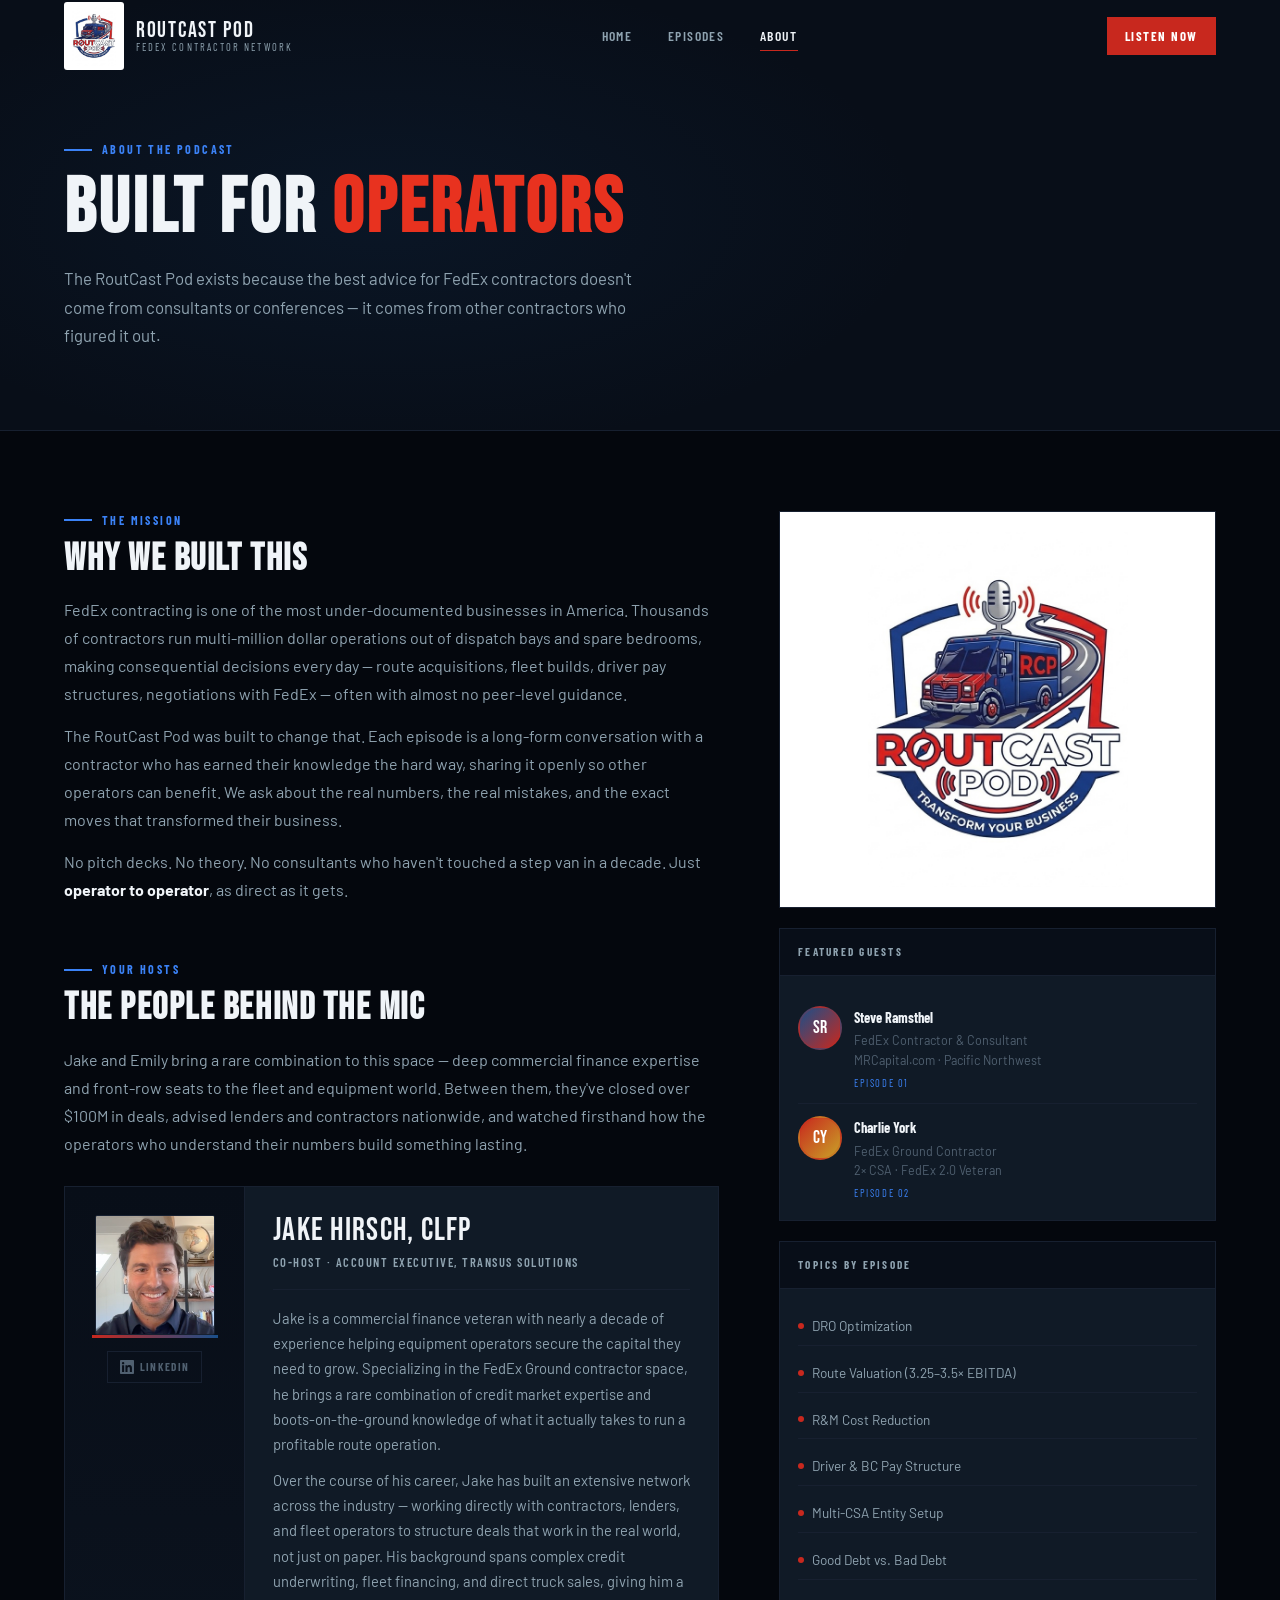
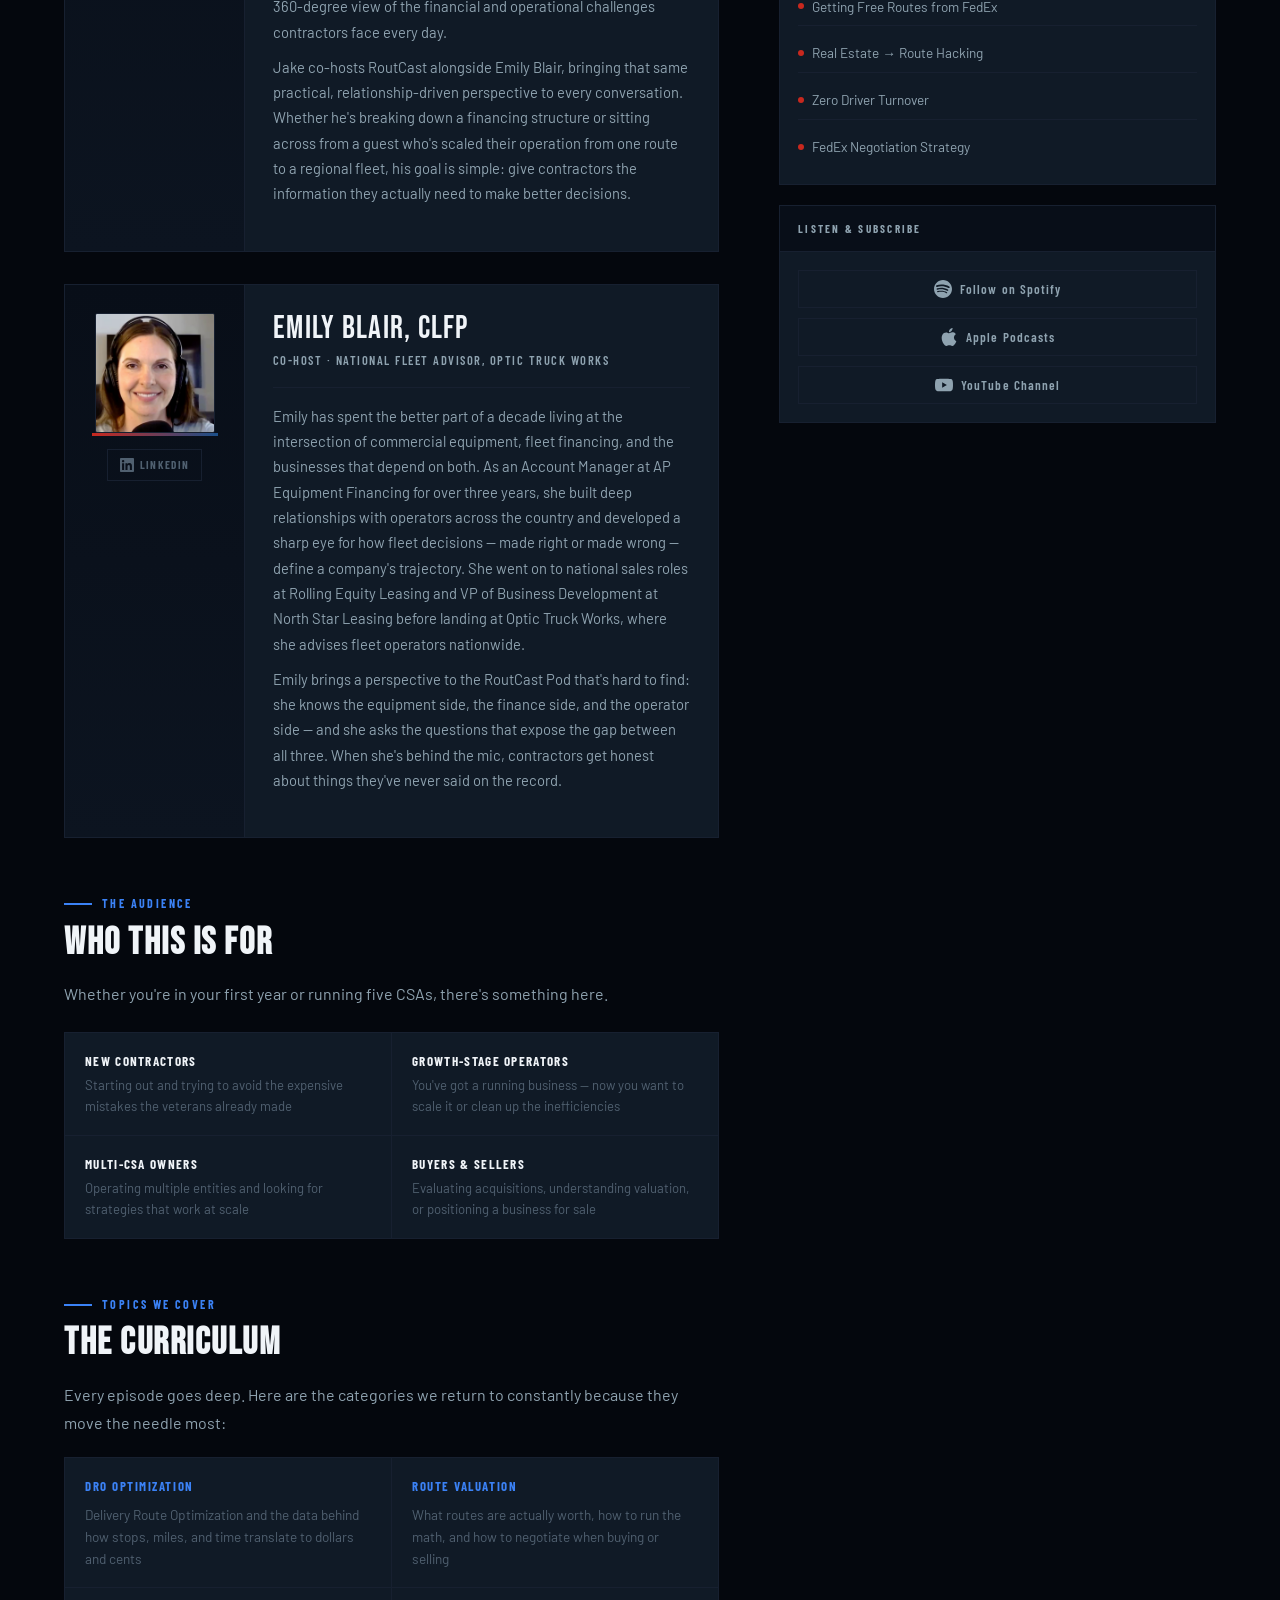
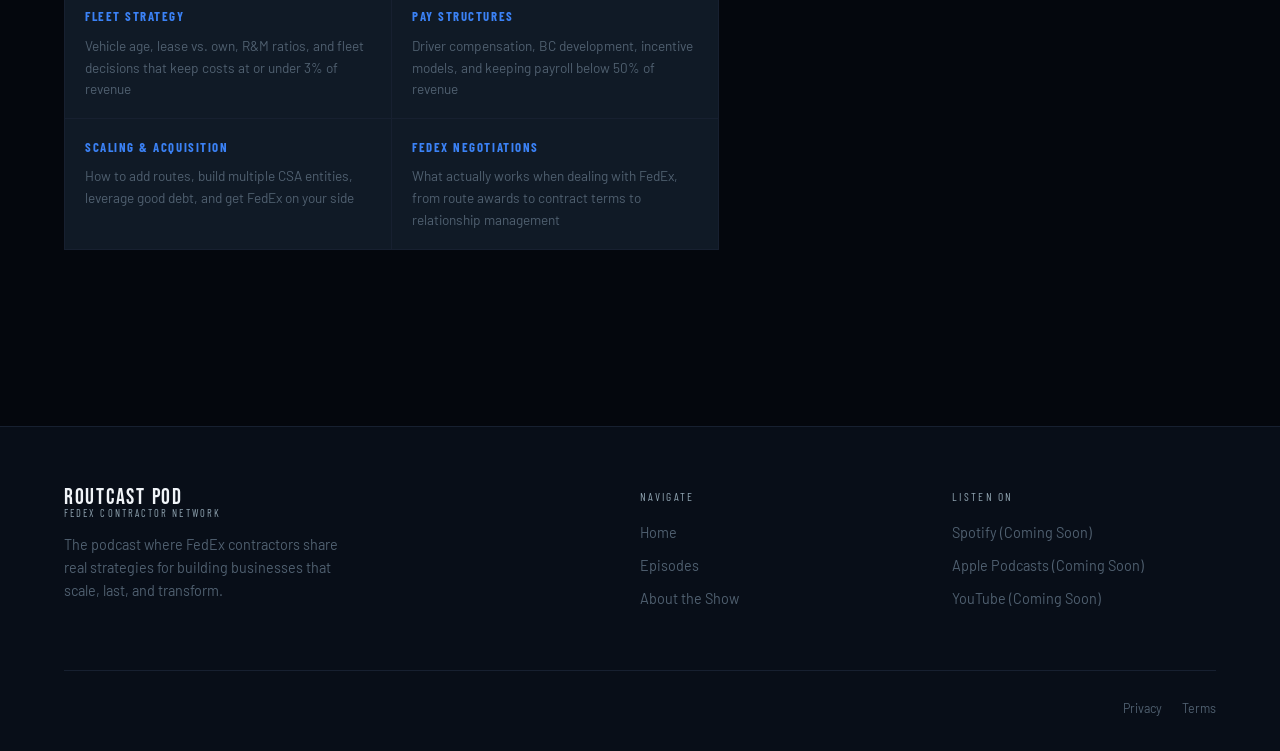
==== commit 856d4d16: "Update about.html" ====
--- a/about.html
+++ b/about.html
@@ -228,10 +228,10 @@
                 </div>
               </div>
               <div class="guest-item">
-                <div class="guest-avatar" style="background: linear-gradient(135deg, #c8281e, #c9a227);">KT</div>
+                <div class="guest-avatar" style="background: linear-gradient(135deg, #c8281e, #c9a227);">CY</div>
                 <div class="guest-info">
-                  <div class="guest-name">Kamran Taqui</div>
-                  <div class="guest-role">K&S / M&M / CJK Logistics<br>Framingham, MA · 74+ Trucks</div>
+                  <div class="guest-name">Charlie York</div>
+                  <div class="guest-role">FedEx Ground Contractor<br>2× CSA · FedEx 2.0 Veteran</div>
                   <div class="guest-ep">Episode 02</div>
                 </div>
               </div>
@@ -340,7 +340,7 @@
         </div>
       </div>
       <div class="footer-bottom">
-        <div class="footer-copy">© 2024 The RoutCast Pod. Made for <span>FedEx contractors</span> who build to win.</div>
+        <div class="footer-copy"></div>
         <div class="footer-legal">
           <a href="#">Privacy</a>
           <a href="#">Terms</a>
--- a/css/styles.css
+++ b/css/styles.css
@@ -1,6 +1,6 @@
 @import url('https://fonts.googleapis.com/css2?family=Bebas+Neue&family=Barlow+Condensed:wght@400;600;700;800&family=Barlow:wght@400;500;600&display=swap');
 
-/* ─── Reset & Base ─────────────────────────────────────────── */
+/* â”€â”€â”€ Reset & Base â”€â”€â”€â”€â”€â”€â”€â”€â”€â”€â”€â”€â”€â”€â”€â”€â”€â”€â”€â”€â”€â”€â”€â”€â”€â”€â”€â”€â”€â”€â”€â”€â”€â”€â”€â”€â”€â”€â”€â”€â”€â”€â”€ */
 *, *::before, *::after { box-sizing: border-box; margin: 0; padding: 0; }
 
 :root {
@@ -42,7 +42,7 @@
 img { max-width: 100%; display: block; }
 a { color: inherit; text-decoration: none; }
 
-/* ─── Typography ────────────────────────────────────────────── */
+/* â”€â”€â”€ Typography â”€â”€â”€â”€â”€â”€â”€â”€â”€â”€â”€â”€â”€â”€â”€â”€â”€â”€â”€â”€â”€â”€â”€â”€â”€â”€â”€â”€â”€â”€â”€â”€â”€â”€â”€â”€â”€â”€â”€â”€â”€â”€â”€â”€â”€â”€ */
 h1, h2, h3, h4 { font-family: var(--font-head); letter-spacing: 0.04em; line-height: 1; }
 
 .section-label {
@@ -64,7 +64,7 @@
   background: var(--blue-glow);
 }
 
-/* ─── Utility ───────────────────────────────────────────────── */
+/* â”€â”€â”€ Utility â”€â”€â”€â”€â”€â”€â”€â”€â”€â”€â”€â”€â”€â”€â”€â”€â”€â”€â”€â”€â”€â”€â”€â”€â”€â”€â”€â”€â”€â”€â”€â”€â”€â”€â”€â”€â”€â”€â”€â”€â”€â”€â”€â”€â”€â”€â”€â”€â”€ */
 .container { max-width: 1200px; margin: 0 auto; padding: 0 24px; }
 .sr-only { position: absolute; width: 1px; height: 1px; overflow: hidden; clip: rect(0,0,0,0); }
 
@@ -107,7 +107,7 @@
 }
 .btn-ghost:hover { color: var(--white); border-color: var(--silver); }
 
-/* ─── Navigation ────────────────────────────────────────────── */
+/* â”€â”€â”€ Navigation â”€â”€â”€â”€â”€â”€â”€â”€â”€â”€â”€â”€â”€â”€â”€â”€â”€â”€â”€â”€â”€â”€â”€â”€â”€â”€â”€â”€â”€â”€â”€â”€â”€â”€â”€â”€â”€â”€â”€â”€â”€â”€â”€â”€â”€â”€ */
 .nav {
   position: fixed;
   top: 0; left: 0; right: 0;
@@ -230,7 +230,7 @@
 .mobile-menu.open { display: block; }
 .mobile-menu .nav-link { display: block; padding: 12px 0; font-size: 1.1rem; border-bottom: 1px solid var(--border); }
 
-/* ─── Hero ──────────────────────────────────────────────────── */
+/* â”€â”€â”€ Hero â”€â”€â”€â”€â”€â”€â”€â”€â”€â”€â”€â”€â”€â”€â”€â”€â”€â”€â”€â”€â”€â”€â”€â”€â”€â”€â”€â”€â”€â”€â”€â”€â”€â”€â”€â”€â”€â”€â”€â”€â”€â”€â”€â”€â”€â”€â”€â”€â”€â”€â”€â”€ */
 .hero {
   min-height: 88vh;
   display: grid;
@@ -374,7 +374,7 @@
   margin-top: 4px;
 }
 
-/* ── Hero Visual ── */
+/* â”€â”€ Hero Visual â”€â”€ */
 .hero-visual {
   position: relative;
   display: flex;
@@ -466,7 +466,7 @@
   z-index: 4;
 }
 
-/* ─── Platform Bar ──────────────────────────────────────────── */
+/* â”€â”€â”€ Platform Bar â”€â”€â”€â”€â”€â”€â”€â”€â”€â”€â”€â”€â”€â”€â”€â”€â”€â”€â”€â”€â”€â”€â”€â”€â”€â”€â”€â”€â”€â”€â”€â”€â”€â”€â”€â”€â”€â”€â”€â”€â”€â”€â”€â”€ */
 .platform-bar {
   background: var(--dark-mid);
   border-top: 1px solid var(--border);
@@ -512,7 +512,7 @@
 .platform-pill.apple:hover { border-color: #fc3c44; color: #fc3c44; box-shadow: 0 4px 12px rgba(252,60,68,0.2); }
 .platform-pill.youtube:hover { border-color: #FF0000; color: #FF0000; box-shadow: 0 4px 12px rgba(255,0,0,0.2); }
 
-/* ─── Episodes Section ──────────────────────────────────────── */
+/* â”€â”€â”€ Episodes Section â”€â”€â”€â”€â”€â”€â”€â”€â”€â”€â”€â”€â”€â”€â”€â”€â”€â”€â”€â”€â”€â”€â”€â”€â”€â”€â”€â”€â”€â”€â”€â”€â”€â”€â”€â”€â”€â”€â”€â”€ */
 .episodes-section { padding: 100px 0; }
 
 .section-header {
@@ -534,7 +534,7 @@
   gap: 28px;
 }
 
-/* ─── Episode Card ──────────────────────────────────────────── */
+/* â”€â”€â”€ Episode Card â”€â”€â”€â”€â”€â”€â”€â”€â”€â”€â”€â”€â”€â”€â”€â”€â”€â”€â”€â”€â”€â”€â”€â”€â”€â”€â”€â”€â”€â”€â”€â”€â”€â”€â”€â”€â”€â”€â”€â”€â”€â”€â”€â”€ */
 .ep-card {
   background: var(--dark-card);
   border: 1px solid var(--border);
@@ -705,13 +705,13 @@
 .ep-quote::before { content: '"'; color: var(--red); font-size: 1.2rem; font-style: normal; }
 .ep-quote::after { content: '"'; color: var(--red); font-size: 1.2rem; font-style: normal; }
 
-/* ─── Divider ───────────────────────────────────────────────── */
+/* â”€â”€â”€ Divider â”€â”€â”€â”€â”€â”€â”€â”€â”€â”€â”€â”€â”€â”€â”€â”€â”€â”€â”€â”€â”€â”€â”€â”€â”€â”€â”€â”€â”€â”€â”€â”€â”€â”€â”€â”€â”€â”€â”€â”€â”€â”€â”€â”€â”€â”€â”€â”€â”€ */
 .divider {
   height: 1px;
   background: linear-gradient(90deg, transparent, var(--border), transparent);
 }
 
-/* ─── About Strip ───────────────────────────────────────────── */
+/* â”€â”€â”€ About Strip â”€â”€â”€â”€â”€â”€â”€â”€â”€â”€â”€â”€â”€â”€â”€â”€â”€â”€â”€â”€â”€â”€â”€â”€â”€â”€â”€â”€â”€â”€â”€â”€â”€â”€â”€â”€â”€â”€â”€â”€â”€â”€â”€â”€â”€ */
 .about-strip {
   padding: 100px 0;
   background: var(--dark);
@@ -841,7 +841,7 @@
 .about-stat .num span { color: var(--red); }
 .about-stat .lbl { font-family: var(--font-sub); font-size: 0.65rem; letter-spacing: 0.15em; text-transform: uppercase; color: var(--muted); margin-top: 4px; }
 
-/* ─── CTA Banner ────────────────────────────────────────────── */
+/* â”€â”€â”€ CTA Banner â”€â”€â”€â”€â”€â”€â”€â”€â”€â”€â”€â”€â”€â”€â”€â”€â”€â”€â”€â”€â”€â”€â”€â”€â”€â”€â”€â”€â”€â”€â”€â”€â”€â”€â”€â”€â”€â”€â”€â”€â”€â”€â”€â”€â”€â”€ */
 .cta-banner {
   padding: 80px 0;
   position: relative;
@@ -872,7 +872,7 @@
 }
 .cta-platforms { display: flex; justify-content: center; gap: 12px; flex-wrap: wrap; }
 
-/* ─── Footer ────────────────────────────────────────────────── */
+/* â”€â”€â”€ Footer â”€â”€â”€â”€â”€â”€â”€â”€â”€â”€â”€â”€â”€â”€â”€â”€â”€â”€â”€â”€â”€â”€â”€â”€â”€â”€â”€â”€â”€â”€â”€â”€â”€â”€â”€â”€â”€â”€â”€â”€â”€â”€â”€â”€â”€â”€â”€â”€â”€â”€ */
 .footer {
   background: var(--dark);
   border-top: 1px solid var(--border);
@@ -911,7 +911,7 @@
 .footer-legal a { font-size: 0.78rem; color: var(--muted); transition: color 0.2s; }
 .footer-legal a:hover { color: var(--silver); }
 
-/* ─── Page Header ───────────────────────────────────────────── */
+/* â”€â”€â”€ Page Header â”€â”€â”€â”€â”€â”€â”€â”€â”€â”€â”€â”€â”€â”€â”€â”€â”€â”€â”€â”€â”€â”€â”€â”€â”€â”€â”€â”€â”€â”€â”€â”€â”€â”€â”€â”€â”€â”€â”€â”€â”€â”€â”€â”€â”€ */
 .page-header {
   padding: 140px 0 80px;
   background: var(--dark);
@@ -928,7 +928,7 @@
 .page-header-title { font-size: clamp(3rem, 6vw, 5.5rem); color: var(--white); margin-top: 12px; margin-bottom: 16px; }
 .page-header-desc { font-size: 1.05rem; color: var(--silver); max-width: 600px; line-height: 1.7; }
 
-/* ─── Full Episodes Page ────────────────────────────────────── */
+/* â”€â”€â”€ Full Episodes Page â”€â”€â”€â”€â”€â”€â”€â”€â”€â”€â”€â”€â”€â”€â”€â”€â”€â”€â”€â”€â”€â”€â”€â”€â”€â”€â”€â”€â”€â”€â”€â”€â”€â”€â”€â”€â”€â”€ */
 .episodes-full { padding: 80px 0 120px; }
 .episodes-full-grid { display: flex; flex-direction: column; gap: 36px; }
 
@@ -985,7 +985,7 @@
 .ep-col-title::before { content: ''; width: 16px; height: 1px; background: var(--blue-glow); }
 .topic-list { list-style: none; display: flex; flex-direction: column; gap: 8px; }
 .topic-list li { display: flex; align-items: flex-start; gap: 10px; font-size: 0.88rem; color: var(--silver); }
-.topic-list li::before { content: '▸'; color: var(--red); flex-shrink: 0; margin-top: 1px; }
+.topic-list li::before { content: 'â–¸'; color: var(--red); flex-shrink: 0; margin-top: 1px; }
 .insight-list { display: flex; flex-direction: column; gap: 10px; }
 .insight {
   background: rgba(200,40,30,0.03);
@@ -1011,7 +1011,7 @@
 .ep-full-quote::after { content: '"'; color: var(--red); font-size: 1.1rem; }
 .ep-listen-btns { display: flex; gap: 8px; flex-wrap: wrap; }
 
-/* ─── YouTube embed ─────────────────────────────────────────── */
+/* â”€â”€â”€ YouTube embed â”€â”€â”€â”€â”€â”€â”€â”€â”€â”€â”€â”€â”€â”€â”€â”€â”€â”€â”€â”€â”€â”€â”€â”€â”€â”€â”€â”€â”€â”€â”€â”€â”€â”€â”€â”€â”€â”€â”€â”€â”€â”€â”€ */
 .ep-youtube-wrap {
   padding: 0 28px 28px;
   border-top: none;
@@ -1036,7 +1036,7 @@
   background: #000;
 }
 
-/* ─── About Page ────────────────────────────────────────────── */
+/* â”€â”€â”€ About Page â”€â”€â”€â”€â”€â”€â”€â”€â”€â”€â”€â”€â”€â”€â”€â”€â”€â”€â”€â”€â”€â”€â”€â”€â”€â”€â”€â”€â”€â”€â”€â”€â”€â”€â”€â”€â”€â”€â”€â”€â”€â”€â”€â”€â”€â”€ */
 .about-full { padding: 80px 0 120px; }
 .about-full-grid { display: grid; grid-template-columns: 3fr 2fr; gap: 60px; align-items: start; }
 .about-section { margin-bottom: 56px; }
@@ -1084,7 +1084,7 @@
 .sidebar-topic:last-child { border-bottom: none; }
 .topic-dot { width: 6px; height: 6px; border-radius: 50%; background: var(--red); flex-shrink: 0; }
 
-/* ─── Topic Grid (about page) ───────────────────────────────── */
+/* â”€â”€â”€ Topic Grid (about page) â”€â”€â”€â”€â”€â”€â”€â”€â”€â”€â”€â”€â”€â”€â”€â”€â”€â”€â”€â”€â”€â”€â”€â”€â”€â”€â”€â”€â”€â”€â”€â”€â”€ */
 .topic-grid-item {
   background: var(--dark-card);
   padding: 18px 20px;
@@ -1101,8 +1101,8 @@
 }
 .topic-grid-desc { font-size: 0.85rem; color: var(--muted); }
 
-/* ─── Responsive ────────────────────────────────────────────── */
-/* ─── Hero YouTube Embed ────────────────────────────────────── */
+/* â”€â”€â”€ Responsive â”€â”€â”€â”€â”€â”€â”€â”€â”€â”€â”€â”€â”€â”€â”€â”€â”€â”€â”€â”€â”€â”€â”€â”€â”€â”€â”€â”€â”€â”€â”€â”€â”€â”€â”€â”€â”€â”€â”€â”€â”€â”€â”€â”€â”€â”€ */
+/* â”€â”€â”€ Hero YouTube Embed â”€â”€â”€â”€â”€â”€â”€â”€â”€â”€â”€â”€â”€â”€â”€â”€â”€â”€â”€â”€â”€â”€â”€â”€â”€â”€â”€â”€â”€â”€â”€â”€â”€â”€â”€â”€â”€â”€ */
 .hero-yt-wrap {
   position: relative;
   width: 100%;
@@ -1122,11 +1122,12 @@
   width: 100%;
   height: 100%;
   display: block;
-  object-fit: cover;
+  object-fit: contain;
   object-position: center;
   position: absolute;
   inset: 0;
   z-index: 1;
+  background: var(--black);
   transition: opacity 0.2s, transform 0.4s;
 }
 .hero-yt-wrap:hover .hero-yt-thumb { opacity: 0.88; transform: scale(1.02); }
@@ -1171,7 +1172,7 @@
   z-index: 3;
 }
 
-/* ─── Sidebar Logo ──────────────────────────────────────────── */
+/* â”€â”€â”€ Sidebar Logo â”€â”€â”€â”€â”€â”€â”€â”€â”€â”€â”€â”€â”€â”€â”€â”€â”€â”€â”€â”€â”€â”€â”€â”€â”€â”€â”€â”€â”€â”€â”€â”€â”€â”€â”€â”€â”€â”€â”€â”€â”€â”€â”€â”€ */
 .sidebar-logo-card {
   background: #fff;
   padding: 20px;
@@ -1187,7 +1188,7 @@
   margin: 0 auto;
 }
 
-/* ─── Host Cards ────────────────────────────────────────────── */
+/* â”€â”€â”€ Host Cards â”€â”€â”€â”€â”€â”€â”€â”€â”€â”€â”€â”€â”€â”€â”€â”€â”€â”€â”€â”€â”€â”€â”€â”€â”€â”€â”€â”€â”€â”€â”€â”€â”€â”€â”€â”€â”€â”€â”€â”€â”€â”€â”€â”€â”€â”€ */
 .host-cards {
   display: flex;
   flex-direction: column;
@@ -1321,7 +1322,7 @@
   margin-bottom: 2px;
 }
 
-/* ─── Responsive ────────────────────────────────────────────── */
+/* â”€â”€â”€ Responsive â”€â”€â”€â”€â”€â”€â”€â”€â”€â”€â”€â”€â”€â”€â”€â”€â”€â”€â”€â”€â”€â”€â”€â”€â”€â”€â”€â”€â”€â”€â”€â”€â”€â”€â”€â”€â”€â”€â”€â”€â”€â”€â”€â”€â”€â”€ */
 @media (max-width: 1100px) {
   .hero-content { grid-template-columns: 1fr; gap: 40px; }
   .hero-visual { max-width: 560px; margin: 0 auto; }
